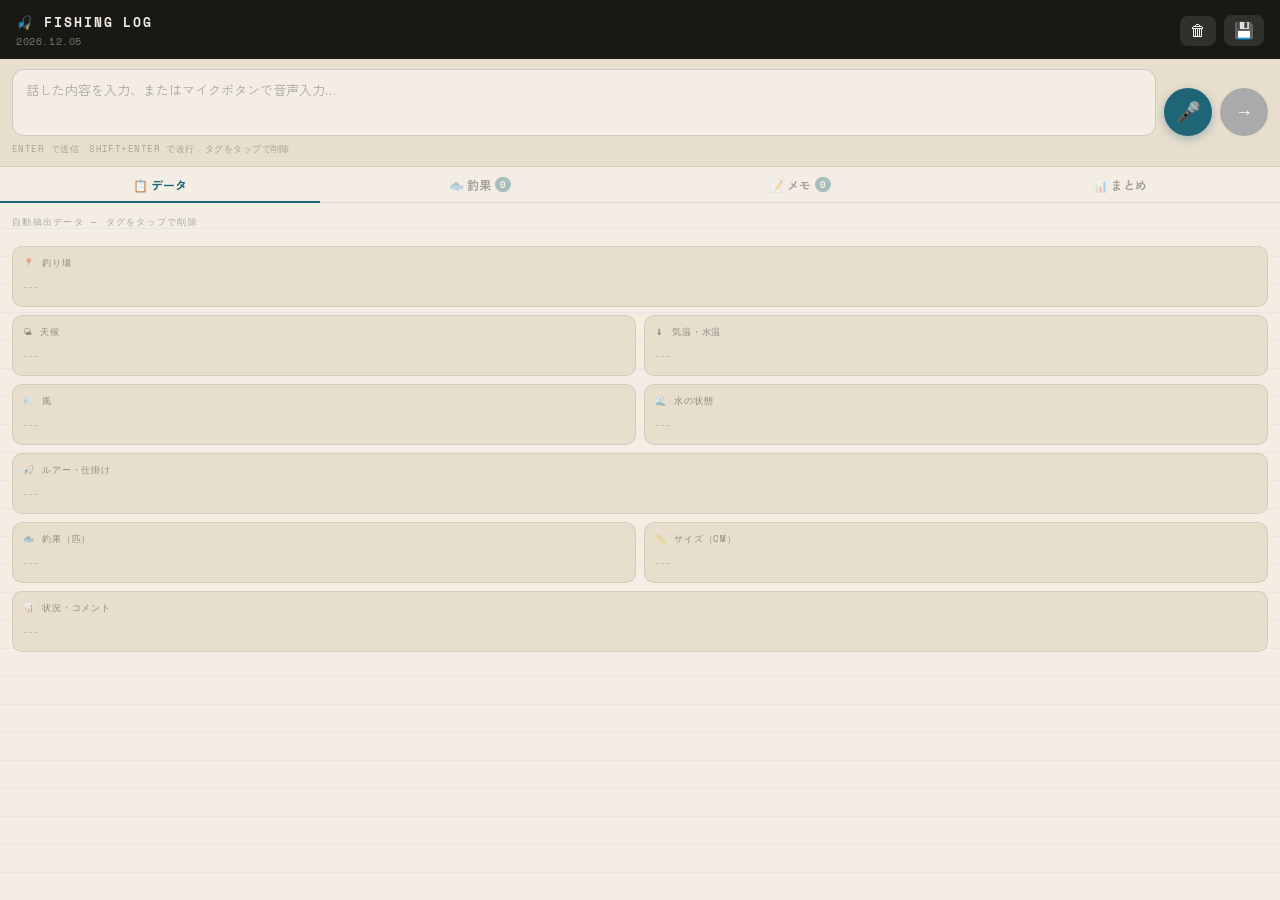
==== index.html @ 5ba2a689 "Rename fishing-diary（釣り日記）.html to index.html" ====
<!DOCTYPE html>
<html lang="ja">
<head>
<meta charset="UTF-8">
<meta name="viewport" content="width=device-width, initial-scale=1.0, maximum-scale=1.0, user-scalable=no">
<meta name="mobile-web-app-capable" content="yes">
<meta name="apple-mobile-web-app-capable" content="yes">
<meta name="apple-mobile-web-app-status-bar-style" content="black-translucent">
<meta name="theme-color" content="#181814">
<title>釣り日記</title>
<link rel="preconnect" href="https://fonts.googleapis.com">
<link href="https://fonts.googleapis.com/css2?family=Zen+Kaku+Gothic+New:wght@400;700;900&family=Space+Mono:wght@400;700&display=swap" rel="stylesheet">
<style>
:root {
  --ink: #181814;
  --paper: #f3ede3;
  --paper2: #e8dece;
  --paper3: #dfd4c0;
  --water: #1e6577;
  --water-l: #3d8fa3;
  --water-p: #cde8f0;
  --moss: #3d5e38;
  --moss-l: #6b9465;
  --sand: #c4a05a;
  --rec: #bf3030;
  --shadow: rgba(24,24,20,0.13);
}
* { box-sizing: border-box; margin: 0; padding: 0; -webkit-tap-highlight-color: transparent; }
html, body { height: 100%; overflow: hidden; }
body {
  background: var(--paper);
  font-family: 'Zen Kaku Gothic New', 'Hiragino Kaku Gothic ProN', sans-serif;
  color: var(--ink);
  display: flex;
  flex-direction: column;
  height: 100%;
  height: -webkit-fill-available;
}

/* ===== HEADER ===== */
.hdr {
  background: var(--ink);
  color: var(--paper);
  padding: 12px 16px 10px;
  display: flex;
  align-items: center;
  justify-content: space-between;
  flex-shrink: 0;
}
.hdr-l { display: flex; flex-direction: column; gap: 2px; }
.hdr-title {
  font-family: 'Space Mono', monospace;
  font-size: 13px;
  letter-spacing: 0.15em;
  font-weight: 700;
}
.hdr-date {
  font-family: 'Space Mono', monospace;
  font-size: 10px;
  opacity: 0.45;
  letter-spacing: 0.06em;
}
.hdr-r { display: flex; gap: 8px; align-items: center; }
.icon-btn {
  background: rgba(255,255,255,0.1);
  border: none;
  color: var(--paper);
  border-radius: 8px;
  padding: 6px 10px;
  font-size: 16px;
  cursor: pointer;
  transition: background 0.2s;
}
.icon-btn:active { background: rgba(255,255,255,0.2); }

/* ===== INPUT AREA ===== */
.inp-wrap {
  background: var(--paper2);
  border-bottom: 1px solid rgba(24,24,20,0.1);
  padding: 10px 12px;
  flex-shrink: 0;
}
.inp-row { display: flex; gap: 8px; align-items: flex-end; }
.inp-box {
  flex: 1;
  background: var(--paper);
  border: 1.5px solid rgba(24,24,20,0.16);
  border-radius: 12px;
  padding: 10px 13px;
  font-family: 'Zen Kaku Gothic New', sans-serif;
  font-size: 15px;
  color: var(--ink);
  resize: none;
  min-height: 48px;
  max-height: 110px;
  line-height: 1.5;
  outline: none;
  transition: border-color 0.2s, box-shadow 0.2s;
}
.inp-box:focus {
  border-color: var(--water);
  box-shadow: 0 0 0 3px rgba(30,101,119,0.08);
}
.inp-box::placeholder { color: rgba(24,24,20,0.32); font-size: 13px; }
.mic-btn {
  width: 48px; height: 48px;
  border-radius: 50%;
  border: none;
  background: var(--water);
  color: white;
  font-size: 20px;
  cursor: pointer;
  display: flex; align-items: center; justify-content: center;
  flex-shrink: 0;
  box-shadow: 0 3px 10px rgba(30,101,119,0.35);
  transition: transform 0.15s, background 0.2s, box-shadow 0.2s;
  position: relative;
}
.mic-btn:active { transform: scale(0.92); }
.mic-btn.rec {
  background: var(--rec);
  box-shadow: 0 3px 18px rgba(191,48,48,0.45);
  animation: mic-pulse 1.4s ease-in-out infinite;
}
@keyframes mic-pulse {
  0%,100% { box-shadow: 0 3px 18px rgba(191,48,48,0.45); }
  50% { box-shadow: 0 3px 28px rgba(191,48,48,0.65); }
}
.send-btn {
  width: 48px; height: 48px;
  border-radius: 50%;
  border: none;
  background: var(--moss);
  color: white;
  font-size: 18px;
  cursor: pointer;
  display: flex; align-items: center; justify-content: center;
  flex-shrink: 0;
  box-shadow: 0 3px 10px rgba(61,94,56,0.3);
  transition: transform 0.15s;
}
.send-btn:active { transform: scale(0.92); }
.send-btn:disabled { background: #aaa; box-shadow: none; }
.inp-hint {
  margin-top: 6px;
  font-family: 'Space Mono', monospace;
  font-size: 9px;
  opacity: 0.3;
  letter-spacing: 0.05em;
  display: flex;
  gap: 10px;
}
.rec-indicator {
  display: flex;
  align-items: center;
  gap: 6px;
  margin-top: 5px;
  font-size: 11px;
  color: var(--rec);
  font-weight: 700;
  display: none;
}
.rec-dot {
  width: 7px; height: 7px; border-radius: 50%;
  background: var(--rec);
  animation: blink 0.9s ease-in-out infinite;
}
@keyframes blink { 0%,100%{opacity:1} 50%{opacity:0.2} }
.interim-txt { color: var(--water); font-size: 12px; font-style: italic; opacity: 0.8; }

/* ===== TABS ===== */
.tabs {
  display: flex;
  background: var(--paper);
  border-bottom: 1.5px solid rgba(24,24,20,0.08);
  flex-shrink: 0;
}
.tab {
  flex: 1;
  padding: 9px 4px 8px;
  border: none;
  background: transparent;
  font-family: 'Zen Kaku Gothic New', sans-serif;
  font-size: 12px;
  font-weight: 700;
  color: var(--ink);
  opacity: 0.35;
  cursor: pointer;
  border-bottom: 2.5px solid transparent;
  margin-bottom: -1.5px;
  transition: all 0.2s;
  display: flex;
  align-items: center;
  justify-content: center;
  gap: 4px;
}
.tab.on { opacity: 1; border-bottom-color: var(--water); color: var(--water); }
.bdg {
  background: var(--water);
  color: white;
  border-radius: 9px;
  font-family: 'Space Mono', monospace;
  font-size: 9px;
  padding: 1px 5px;
  min-width: 16px;
  text-align: center;
  transition: background 0.2s;
}
.bdg.new { background: var(--rec); animation: pop 0.3s ease; }
@keyframes pop { 0%{transform:scale(0.5)} 70%{transform:scale(1.15)} 100%{transform:scale(1)} }

/* ===== CONTENT ===== */
.content {
  flex: 1;
  overflow-y: auto;
  -webkit-overflow-scrolling: touch;
  padding: 12px;
  background: var(--paper);
  background-image: repeating-linear-gradient(
    0deg, transparent, transparent 27px,
    rgba(30,101,119,0.055) 27px, rgba(30,101,119,0.055) 28px
  );
}
.view { display: none; }
.view.on { display: block; }

/* ===== SECTION HEADER ===== */
.sec-hd {
  font-family: 'Space Mono', monospace;
  font-size: 9px;
  letter-spacing: 0.14em;
  opacity: 0.32;
  text-transform: uppercase;
  border-bottom: 1px solid rgba(24,24,20,0.08);
  padding-bottom: 6px;
  margin-bottom: 10px;
}

/* ===== DATA FIELDS ===== */
.grid { display: grid; grid-template-columns: 1fr 1fr; gap: 8px; }
.card {
  background: var(--paper2);
  border: 1.5px solid rgba(24,24,20,0.09);
  border-radius: 10px;
  padding: 9px 10px;
  transition: border-color 0.35s, box-shadow 0.35s;
}
.card.full { grid-column: 1 / -1; }
.card.lit {
  border-color: var(--water-l);
  box-shadow: 0 0 0 3px rgba(30,101,119,0.1);
}
.card-lbl {
  font-family: 'Space Mono', monospace;
  font-size: 9px;
  letter-spacing: 0.1em;
  opacity: 0.42;
  text-transform: uppercase;
  margin-bottom: 5px;
}
.tags { display: flex; flex-wrap: wrap; gap: 3px; min-height: 22px; align-items: flex-start; }
.tag {
  background: var(--water-p);
  color: var(--water);
  border-radius: 5px;
  padding: 2px 8px;
  font-size: 12px;
  font-weight: 700;
  cursor: pointer;
  user-select: none;
  animation: tag-in 0.22s ease;
  transition: opacity 0.15s;
}
.tag:active { opacity: 0.5; }
@keyframes tag-in { from{transform:scale(0.6);opacity:0} to{transform:scale(1);opacity:1} }
.tag-empty { font-size: 12px; opacity: 0.2; line-height: 22px; }

/* ===== FISH LOG ===== */
.fish-list, .memo-list { display: flex; flex-direction: column; gap: 8px; }
.fish-item {
  background: var(--water-p);
  border: 1.5px solid rgba(30,101,119,0.15);
  border-radius: 10px;
  padding: 10px 12px;
  display: flex;
  align-items: center;
  gap: 10px;
  animation: item-in 0.22s ease;
}
@keyframes item-in { from{opacity:0;transform:translateY(-5px)} to{opacity:1;transform:translateY(0)} }
.fish-emoji { font-size: 22px; flex-shrink: 0; }
.fish-sz {
  font-family: 'Space Mono', monospace;
  font-size: 22px;
  font-weight: 700;
  color: var(--water);
  min-width: 56px;
  text-align: center;
  flex-shrink: 0;
  line-height: 1;
}
.fish-sz small { font-size: 11px; font-weight: 400; display: block; }
.fish-info { flex: 1; min-width: 0; }
.fish-lure { font-size: 13px; font-weight: 700; white-space: nowrap; overflow: hidden; text-overflow: ellipsis; }
.fish-meta { font-family: 'Space Mono', monospace; font-size: 10px; opacity: 0.45; margin-top: 2px; }
.fish-note { font-size: 11px; opacity: 0.6; margin-top: 2px; white-space: nowrap; overflow: hidden; text-overflow: ellipsis; }

/* ===== MEMO ===== */
.memo-item {
  background: var(--paper2);
  border: 1.5px solid rgba(24,24,20,0.09);
  border-left: 3px solid var(--sand);
  border-radius: 0 10px 10px 0;
  padding: 9px 36px 9px 12px;
  animation: item-in 0.22s ease;
  position: relative;
}
.memo-time { font-family: 'Space Mono', monospace; font-size: 9px; opacity: 0.38; margin-bottom: 3px; }
.memo-txt { font-size: 13px; line-height: 1.65; }

/* ===== DEL BUTTON ===== */
.del-btn {
  background: none; border: none; cursor: pointer;
  font-size: 15px; opacity: 0.25; padding: 6px;
  flex-shrink: 0;
  transition: opacity 0.2s;
}
.del-btn:active { opacity: 0.8; }
.del-abs { position: absolute; top: 6px; right: 4px; }

/* ===== EMPTY ===== */
.empty {
  text-align: center;
  padding: 36px 20px;
  opacity: 0.32;
  font-size: 13px;
  line-height: 2;
}
.empty-icon { font-size: 36px; display: block; margin-bottom: 8px; opacity: 0.6; }

/* ===== SUMMARY VIEW ===== */
.summary-box {
  background: var(--paper2);
  border: 1.5px solid rgba(24,24,20,0.09);
  border-radius: 10px;
  padding: 14px;
  margin-bottom: 12px;
}
.summary-title { font-weight: 900; font-size: 14px; margin-bottom: 10px; }
.summary-row { display: flex; justify-content: space-between; padding: 5px 0; border-bottom: 1px solid rgba(24,24,20,0.07); font-size: 13px; }
.summary-row:last-child { border-bottom: none; }
.summary-key { opacity: 0.55; }
.summary-val { font-weight: 700; text-align: right; max-width: 60%; }
.export-btn {
  width: 100%;
  padding: 13px;
  background: var(--ink);
  color: var(--paper);
  border: none;
  border-radius: 10px;
  font-family: 'Zen Kaku Gothic New', sans-serif;
  font-size: 14px;
  font-weight: 700;
  cursor: pointer;
  letter-spacing: 0.05em;
  transition: opacity 0.2s;
}
.export-btn:active { opacity: 0.7; }

/* ===== TOAST ===== */
.toast {
  position: fixed;
  bottom: 24px; left: 50%;
  transform: translateX(-50%) translateY(12px);
  background: var(--moss);
  color: white;
  padding: 10px 20px;
  border-radius: 22px;
  font-size: 13px;
  font-weight: 700;
  opacity: 0;
  pointer-events: none;
  transition: all 0.28s ease;
  z-index: 9999;
  white-space: nowrap;
  box-shadow: 0 4px 16px rgba(61,94,56,0.3);
}
.toast.show { opacity: 1; transform: translateX(-50%) translateY(0); }

/* ===== MODAL (confirm clear) ===== */
.overlay {
  position: fixed; inset: 0;
  background: rgba(24,24,20,0.55);
  z-index: 100;
  display: none;
  align-items: center;
  justify-content: center;
  padding: 24px;
}
.overlay.show { display: flex; }
.modal {
  background: var(--paper);
  border-radius: 14px;
  padding: 22px 20px;
  width: 100%;
  max-width: 320px;
}
.modal-title { font-weight: 900; font-size: 15px; margin-bottom: 8px; }
.modal-body { font-size: 13px; opacity: 0.65; margin-bottom: 18px; line-height: 1.6; }
.modal-btns { display: flex; gap: 8px; }
.modal-btn {
  flex: 1; padding: 11px; border-radius: 9px; border: none;
  font-family: 'Zen Kaku Gothic New', sans-serif; font-size: 13px; font-weight: 700;
  cursor: pointer; transition: opacity 0.2s;
}
.modal-btn:active { opacity: 0.7; }
.btn-cancel { background: var(--paper2); color: var(--ink); }
.btn-ok { background: var(--rec); color: white; }
</style>
</head>
<body>

<!-- HEADER -->
<div class="hdr">
  <div class="hdr-l">
    <div class="hdr-title">🎣 FISHING LOG</div>
    <div class="hdr-date" id="hdrDate"></div>
  </div>
  <div class="hdr-r">
    <button class="icon-btn" onclick="showClearModal()" title="クリア">🗑</button>
    <button class="icon-btn" onclick="exportLog()" title="保存">💾</button>
  </div>
</div>

<!-- INPUT -->
<div class="inp-wrap">
  <div class="inp-row">
    <textarea id="inp" class="inp-box" rows="2"
      placeholder="話した内容を入力、またはマイクボタンで音声入力…"></textarea>
    <button class="mic-btn" id="micBtn" onclick="toggleMic()">🎤</button>
    <button class="send-btn" id="sendBtn" onclick="handleSend()" disabled>→</button>
  </div>
  <div class="rec-indicator" id="recInd">
    <div class="rec-dot"></div>
    <span>録音中...</span>
    <span class="interim-txt" id="interimTxt"></span>
  </div>
  <div class="inp-hint">
    <span>ENTER で送信</span>
    <span>SHIFT+ENTER で改行</span>
    <span>タグをタップで削除</span>
  </div>
</div>

<!-- TABS -->
<div class="tabs">
  <button class="tab on" id="tab-data" onclick="switchTab('data')">📋 データ</button>
  <button class="tab" id="tab-fish" onclick="switchTab('fish')">🐟 釣果 <span class="bdg" id="bdg-fish">0</span></button>
  <button class="tab" id="tab-memo" onclick="switchTab('memo')">📝 メモ <span class="bdg" id="bdg-memo">0</span></button>
  <button class="tab" id="tab-sum" onclick="switchTab('sum')">📊 まとめ</button>
</div>

<!-- CONTENT -->
<div class="content">

  <!-- DATA VIEW -->
  <div class="view on" id="view-data">
    <div class="sec-hd">自動抽出データ — タグをタップで削除</div>
    <div class="grid">
      <div class="card full" id="c-spot">
        <div class="card-lbl">📍 釣り場</div>
        <div class="tags" id="t-spot"><span class="tag-empty">---</span></div>
      </div>
      <div class="card" id="c-weather">
        <div class="card-lbl">🌤 天候</div>
        <div class="tags" id="t-weather"><span class="tag-empty">---</span></div>
      </div>
      <div class="card" id="c-temp">
        <div class="card-lbl">🌡 気温・水温</div>
        <div class="tags" id="t-temp"><span class="tag-empty">---</span></div>
      </div>
      <div class="card" id="c-wind">
        <div class="card-lbl">💨 風</div>
        <div class="tags" id="t-wind"><span class="tag-empty">---</span></div>
      </div>
      <div class="card" id="c-water">
        <div class="card-lbl">🌊 水の状態</div>
        <div class="tags" id="t-water"><span class="tag-empty">---</span></div>
      </div>
      <div class="card full" id="c-lure">
        <div class="card-lbl">🎣 ルアー・仕掛け</div>
        <div class="tags" id="t-lure"><span class="tag-empty">---</span></div>
      </div>
      <div class="card" id="c-count">
        <div class="card-lbl">🐟 釣果（匹）</div>
        <div class="tags" id="t-count"><span class="tag-empty">---</span></div>
      </div>
      <div class="card" id="c-size">
        <div class="card-lbl">📏 サイズ（cm）</div>
        <div class="tags" id="t-size"><span class="tag-empty">---</span></div>
      </div>
      <div class="card full" id="c-cond">
        <div class="card-lbl">📊 状況・コメント</div>
        <div class="tags" id="t-cond"><span class="tag-empty">---</span></div>
      </div>
    </div>
  </div>

  <!-- FISH VIEW -->
  <div class="view" id="view-fish">
    <div class="sec-hd">釣果ログ</div>
    <div class="fish-list" id="fishList">
      <div class="empty"><span class="empty-icon">🎣</span>まだ釣果がありません<br>「42センチ釣れた！」のように<br>サイズや匹数を入力してください</div>
    </div>
  </div>

  <!-- MEMO VIEW -->
  <div class="view" id="view-memo">
    <div class="sec-hd">現場メモ</div>
    <div class="memo-list" id="memoList">
      <div class="empty"><span class="empty-icon">📝</span>まだメモがありません<br>「メモ」「移動中」などで始めると<br>自動でここに振り分けられます</div>
    </div>
  </div>

  <!-- SUMMARY VIEW -->
  <div class="view" id="view-sum">
    <div class="sec-hd">本日のまとめ</div>
    <div id="summaryContent"></div>
    <button class="export-btn" onclick="exportLog()">💾 テキストで保存</button>
  </div>

</div>

<!-- TOAST -->
<div class="toast" id="toast"></div>

<!-- CLEAR MODAL -->
<div class="overlay" id="overlay">
  <div class="modal">
    <div class="modal-title">データをクリアしますか？</div>
    <div class="modal-body">入力済みのデータ・釣果・メモがすべて消えます。この操作は元に戻せません。</div>
    <div class="modal-btns">
      <button class="modal-btn btn-cancel" onclick="closeModal()">キャンセル</button>
      <button class="modal-btn btn-ok" onclick="clearAll()">クリア</button>
    </div>
  </div>
</div>

<script>
// ===================================================
//  STATE
// ===================================================
const state = {
  fields: { spot:[], weather:[], temp:[], wind:[], water:[], lure:[], count:[], size:[], cond:[] },
  fish: [],
  memos: [],
  currentTab: 'data'
};

// ===================================================
//  INIT
// ===================================================
const now = new Date();
document.getElementById('hdrDate').textContent =
  `${now.getFullYear()}.${pad(now.getMonth()+1)}.${pad(now.getDate())}`;

function pad(n){ return String(n).padStart(2,'0'); }
function timeNow(){ return `${pad(now.getHours())}:${pad(new Date().getMinutes())}`; }

// Input auto-resize & send button enable
const inp = document.getElementById('inp');
inp.addEventListener('input', () => {
  inp.style.height = 'auto';
  inp.style.height = Math.min(inp.scrollHeight, 110) + 'px';
  document.getElementById('sendBtn').disabled = !inp.value.trim();
});
inp.addEventListener('keydown', e => {
  if (e.key === 'Enter' && !e.shiftKey) { e.preventDefault(); handleSend(); }
});

// ===================================================
//  PARSE & DISPATCH
// ===================================================
function handleSend() {
  const text = inp.value.trim();
  if (!text) return;
  inp.value = '';
  inp.style.height = 'auto';
  document.getElementById('sendBtn').disabled = true;
  dispatch(text);
}

function dispatch(text) {
  // 1) FISH: サイズ(cm/センチ) or 匹数
  const sizeM = text.match(/(\d+(?:\.\d+)?)\s*(?:cm|センチ|センチメートル)/i);
  const countM = text.match(/(\d+)\s*(?:匹|本|尾)/);
  if (sizeM || countM) { addFish(text, sizeM, countM); return; }

  // 2) MEMO: 特定キーワードで始まる or "メモ"含む
  if (/^(メモ|memo|移動|ポイント移動|ポイント変え|確認|さっき|今から|到着|ここ|状況報告|ひとこと)/i.test(text) || /メモ/.test(text)) {
    addMemo(text); return;
  }

  // 3) DATA: 解析してフィールドへ
  extractData(text);
}

// ===================================================
//  DATA EXTRACTION (rule-based)
// ===================================================
function extractData(text) {
  let updated = [];

  // 釣り場
  const spotR = text.match(/(?:フィールド|釣り場|場所|ポイント|川|湖|池|ダム|海|港|河口|本流|ワンド|インレット|アウトレット)(?:は|が|に|で|:)?[「]?([^\s、。！？「」]{2,14})/);
  const spotR2 = text.match(/([^\s、。]{1,8}(?:川|湖|池|ダム|海|港|沼|浦|湾|磯|浜|橋|公園))/);
  const spot = spotR?.[1] || spotR2?.[0];
  if (spot) { addUniq('spot', spot); updated.push('spot'); }

  // 天候
  const weatherMap = [
    ['快晴','☀️ 快晴'],['晴れ','☀️ 晴れ'],['晴','☀️ 晴れ'],
    ['曇り時々晴れ','⛅ 曇り時々晴れ'],['曇り時々雨','🌦 曇り時々雨'],
    ['曇り','☁️ 曇り'],['曇','☁️ 曇り'],
    ['小雨','🌦 小雨'],['雨','🌧 雨'],['霧','🌫 霧'],['雪','❄️ 雪']
  ];
  for (const [k,v] of weatherMap) {
    if (text.includes(k)) { addUniq('weather', v); updated.push('weather'); break; }
  }

  // 気温・水温
  const tempAll = [...text.matchAll(/(?:(気温|水温|温度)(?:は|が)?)?(\d+(?:\.\d+)?)\s*(?:度|℃)/g)];
  tempAll.forEach(m => {
    const label = m[1] === '水温' ? '水温' : m[1] === '気温' ? '気温' : '気温';
    addUniq('temp', `${label} ${m[2]}℃`);
  });
  if (tempAll.length) updated.push('temp');

  // 風
  const windDirs = ['北東','北西','南東','南西','北','南','東','西'];
  const windStr = ['強風','暴風','弱風','微風','無風'];
  let wind = '';
  for (const d of windDirs) { if (text.includes(d+'風')) { wind = d+'風'; break; } }
  if (!wind) for (const s of windStr) { if (text.includes(s)) { wind = s; break; } }
  const windNum = text.match(/風速\s*(\d+(?:\.\d+)?)\s*(?:m|メートル)/);
  if (windNum) wind = (wind ? wind+' ' : '') + `風速${windNum[1]}m`;
  if (wind) { addUniq('wind', wind); updated.push('wind'); }

  // 水の状態
  const waterStates = ['コーヒー色','マッディ','笹濁り','ステイン','スーパークリア','クリア','濁り','透明','エメラルド'];
  for (const s of waterStates) {
    if (text.includes(s)) { addUniq('water', s); updated.push('water'); break; }
  }

  // ルアー（幅広く）
  const lureKW = ['スピナーベイト','クランク','バイブ','バイブレーション','ミノー','ポッパー','フロッグ','シャッド','ネコリグ','テキサス','ライトリグ','ジグヘッド','チャター','スイムベイト','ビッグベイト','ラバージグ','トップ','ワーム','ジグ','スプーン','ブレード','シンカー','キャロ','ダウンショット','ヘビキャロ','サスペンド'];
  for (const kw of lureKW) {
    if (text.includes(kw)) {
      // 前後の文脈も取る
      const m = text.match(new RegExp(`[^\\s、。]{0,6}${kw}[^\\s、。]{0,8}`));
      addUniq('lure', m ? m[0].trim().substring(0,18) : kw);
      updated.push('lure');
      break;
    }
  }
  // ブランド名っぽいものも
  const brandM = text.match(/(?:使った|投げた|試した|に変えた|にした)(?:のは|のが|のを)?([^\s、。！？]{2,12})/);
  if (brandM && !updated.includes('lure')) {
    addUniq('lure', brandM[1].trim());
    updated.push('lure');
  }

  // 状況コメント（残りすべて or その他）
  if (updated.length === 0 && text.length > 3) {
    addUniq('cond', text.substring(0, 50));
    updated.push('cond');
  }

  updated.forEach(f => flashCard('c-' + f));
  renderFields();
  if (updated.length) showToast('✅ データ更新');
}

// ===================================================
//  FISH LOG
// ===================================================
function addFish(text, sizeM, countM) {
  const size = sizeM ? sizeM[1] : null;
  const count = countM ? countM[1] : '1';

  // ルアー文脈
  const lureKW = ['スピナーベイト','クランク','バイブ','ミノー','ポッパー','フロッグ','ワーム','ジグ','テキサス','ネコ','チャター','スイムベイト','ビッグベイト','トップ'];
  let lure = '不明';
  for (const kw of lureKW) {
    if (text.includes(kw)) {
      const m = text.match(new RegExp(`[^\\s、。]{0,5}${kw}[^\\s、。]{0,8}`));
      lure = m ? m[0].trim().substring(0,16) : kw;
      break;
    }
  }

  // 魚種
  const species = ['バス','ブラックバス','スモール','ラージ','ギル','ナマズ','コイ','ヘラ','シーバス','チヌ','メバル','アジ','サバ','イワシ','トラウト','ニジマス','ヤマメ','アマゴ','イワナ'];
  let fish = 'バス';
  for (const s of species) { if (text.includes(s)) { fish = s; break; } }

  const entry = { size: size||'?', count, lure, fish, text, time: timeNow() };
  state.fish.unshift(entry);

  if (size) addUniq('size', size + 'cm');
  addUniq('count', count + '匹');
  if (lure !== '不明') addUniq('lure', lure);

  renderFields();
  renderFish();
  updateBadges();
  flashCard('c-size'); flashCard('c-count');
  switchTab('fish');
  showToast('🐟 釣果を記録！');
}

// ===================================================
//  MEMO
// ===================================================
function addMemo(text) {
  state.memos.unshift({ text, time: timeNow() });
  renderMemos();
  updateBadges();
  switchTab('memo');
  showToast('📝 メモ追加');
}

// ===================================================
//  RENDER
// ===================================================
const FIELD_MAP = [
  ['spot','t-spot'],['weather','t-weather'],['temp','t-temp'],['wind','t-wind'],
  ['water','t-water'],['lure','t-lure'],['count','t-count'],['size','t-size'],['cond','t-cond']
];

function renderFields() {
  for (const [key, elId] of FIELD_MAP) {
    const el = document.getElementById(elId);
    const arr = state.fields[key];
    if (arr.length === 0) {
      el.innerHTML = '<span class="tag-empty">---</span>';
    } else {
      el.innerHTML = arr.map((v,i) =>
        `<span class="tag" onclick="removeTag('${key}',${i})">${v}</span>`
      ).join('');
    }
  }
}

function renderFish() {
  const el = document.getElementById('fishList');
  if (state.fish.length === 0) {
    el.innerHTML = '<div class="empty"><span class="empty-icon">🎣</span>まだ釣果がありません<br>「42センチ釣れた！」のように<br>サイズや匹数を入力してください</div>';
    return;
  }
  el.innerHTML = state.fish.map((f,i) => `
    <div class="fish-item">
      <div class="fish-emoji">🐟</div>
      <div class="fish-sz">${f.size}<small>cm</small></div>
      <div class="fish-info">
        <div class="fish-lure">${f.lure}</div>
        <div class="fish-meta">${f.time} ／ ${f.fish} ${f.count}匹</div>
        <div class="fish-note">${f.text.substring(0,30)}${f.text.length>30?'…':''}</div>
      </div>
      <button class="del-btn" onclick="delFish(${i})">🗑</button>
    </div>
  `).join('');
}

function renderMemos() {
  const el = document.getElementById('memoList');
  if (state.memos.length === 0) {
    el.innerHTML = '<div class="empty"><span class="empty-icon">📝</span>まだメモがありません<br>「メモ」「移動中」などで始めると<br>ここに振り分けられます</div>';
    return;
  }
  el.innerHTML = state.memos.map((m,i) => `
    <div class="memo-item">
      <div class="memo-time">${m.time}</div>
      <div class="memo-txt">${m.text}</div>
      <button class="del-btn del-abs" onclick="delMemo(${i})">🗑</button>
    </div>
  `).join('');
}

function renderSummary() {
  const f = state.fields;
  const fishCount = state.fish.length;
  const maxSize = state.fish.reduce((m,f) => Math.max(m, parseFloat(f.size)||0), 0);
  const allLures = [...new Set(state.fish.map(f=>f.lure).filter(l=>l!=='不明'))];

  const rows = [
    ['釣り場', f.spot.join(', ') || '未記録'],
    ['天候', f.weather.join(', ') || '未記録'],
    ['気温・水温', f.temp.join(', ') || '未記録'],
    ['風', f.wind.join(', ') || '未記録'],
    ['水の状態', f.water.join(', ') || '未記録'],
    ['ルアー', f.lure.join(', ') || '未記録'],
    ['総釣果', fishCount + '匹'],
    ['最大サイズ', maxSize ? maxSize + 'cm' : '未記録'],
    ['ヒットルアー', allLures.join(', ') || '未記録'],
    ['現場メモ数', state.memos.length + '件'],
  ];

  document.getElementById('summaryContent').innerHTML = `
    <div class="summary-box">
      <div class="summary-title">📅 ${document.getElementById('hdrDate').textContent} の釣行</div>
      ${rows.map(([k,v]) => `<div class="summary-row"><span class="summary-key">${k}</span><span class="summary-val">${v}</span></div>`).join('')}
    </div>
    ${state.fish.length > 0 ? `
    <div class="summary-box">
      <div class="summary-title">🐟 釣果詳細</div>
      ${state.fish.map((f,i) => `<div class="summary-row"><span class="summary-key">${i+1}匹目 ${f.time}</span><span class="summary-val">${f.size}cm / ${f.lure}</span></div>`).join('')}
    </div>` : ''}
    ${state.memos.length > 0 ? `
    <div class="summary-box">
      <div class="summary-title">📝 現場メモ</div>
      ${state.memos.map(m => `<div class="summary-row"><span class="summary-key">${m.time}</span><span class="summary-val">${m.text.substring(0,24)}${m.text.length>24?'…':''}</span></div>`).join('')}
    </div>` : ''}
  `;
}

// ===================================================
//  HELPERS
// ===================================================
function addUniq(field, val) {
  if (!val || val.trim() === '') return;
  val = val.trim();
  if (!state.fields[field].includes(val)) state.fields[field].push(val);
}

function removeTag(field, idx) {
  state.fields[field].splice(idx, 1);
  renderFields();
}

function delFish(i) { state.fish.splice(i, 1); renderFish(); updateBadges(); }
function delMemo(i) { state.memos.splice(i, 1); renderMemos(); updateBadges(); }

function flashCard(id) {
  const el = document.getElementById(id);
  if (!el) return;
  el.classList.add('lit');
  setTimeout(() => el.classList.remove('lit'), 1300);
}

function updateBadges() {
  document.getElementById('bdg-fish').textContent = state.fish.length;
  document.getElementById('bdg-memo').textContent = state.memos.length;
  ['fish','memo'].forEach(id => {
    const b = document.getElementById('bdg-'+id);
    b.classList.add('new');
    setTimeout(() => b.classList.remove('new'), 500);
  });
}

function switchTab(tab) {
  state.currentTab = tab;
  ['data','fish','memo','sum'].forEach(t => {
    document.getElementById('tab-'+t).classList.toggle('on', t===tab);
    document.getElementById('view-'+t).classList.toggle('on', t===tab);
  });
  if (tab === 'sum') renderSummary();
  document.querySelector('.content').scrollTop = 0;
}

// ===================================================
//  TOAST
// ===================================================
let toastTimer;
function showToast(msg) {
  const el = document.getElementById('toast');
  el.textContent = msg;
  el.classList.add('show');
  clearTimeout(toastTimer);
  toastTimer = setTimeout(() => el.classList.remove('show'), 2200);
}

// ===================================================
//  CLEAR / EXPORT
// ===================================================
function showClearModal() { document.getElementById('overlay').classList.add('show'); }
function closeModal() { document.getElementById('overlay').classList.remove('show'); }
function clearAll() {
  Object.keys(state.fields).forEach(k => state.fields[k] = []);
  state.fish = []; state.memos = [];
  renderFields(); renderFish(); renderMemos(); updateBadges();
  closeModal();
  showToast('🗑 クリアしました');
  switchTab('data');
}

function exportLog() {
  const f = state.fields;
  const date = document.getElementById('hdrDate').textContent;
  const lines = [
    `【釣り日記 ${date}】`,
    '',
    `▼ 釣り場　: ${f.spot.join(', ') || '未記録'}`,
    `▼ 天候　　: ${f.weather.join(', ') || '未記録'}`,
    `▼ 気温水温: ${f.temp.join(', ') || '未記録'}`,
    `▼ 風　　　: ${f.wind.join(', ') || '未記録'}`,
    `▼ 水の状態: ${f.water.join(', ') || '未記録'}`,
    `▼ ルアー　: ${f.lure.join(', ') || '未記録'}`,
    `▼ 総釣果　: ${state.fish.length}匹`,
    `▼ サイズ　: ${f.size.join(', ') || '未記録'}`,
    '',
    '▼ 釣果ログ:',
    ...state.fish.map((f,i) => `  ${i+1}. ${f.time} - ${f.size}cm [${f.lure}] ${f.fish}`),
    '',
    '▼ 現場メモ:',
    ...state.memos.map(m => `  ${m.time} - ${m.text}`),
  ];
  const blob = new Blob([lines.join('\n')], { type: 'text/plain;charset=utf-8' });
  const a = document.createElement('a');
  a.href = URL.createObjectURL(blob);
  a.download = `釣り日記_${date.replace(/\./g,'-')}.txt`;
  a.click();
  URL.revokeObjectURL(a.href);
  showToast('💾 保存しました！');
}

// ===================================================
//  SPEECH RECOGNITION
// ===================================================
const SR = window.SpeechRecognition || window.webkitSpeechRecognition;
let recognition = null;
let isRec = false;

function toggleMic() {
  if (!SR) {
    showToast('⚠️ このブラウザは音声入力非対応');
    return;
  }
  isRec ? stopMic() : startMic();
}

function startMic() {
  recognition = new SR();
  recognition.lang = 'ja-JP';
  recognition.continuous = true;
  recognition.interimResults = true;

  recognition.onstart = () => {
    isRec = true;
    document.getElementById('micBtn').classList.add('rec');
    document.getElementById('recInd').style.display = 'flex';
  };
  recognition.onresult = e => {
    let interim = '', final = '';
    for (let i = e.resultIndex; i < e.results.length; i++) {
      const t = e.results[i][0].transcript;
      e.results[i].isFinal ? (final += t) : (interim += t);
    }
    document.getElementById('interimTxt').textContent = interim;
    if (final.trim()) {
      document.getElementById('interimTxt').textContent = '';
      // 音声の確定テキストを直接処理
      dispatch(final.trim());
    }
  };
  recognition.onerror = e => {
    if (e.error !== 'no-speech') { stopMic(); showToast('⚠️ マイクエラー: ' + e.error); }
  };
  recognition.onend = () => {
    if (isRec) { try { recognition.start(); } catch(e){} }
  };
  try { recognition.start(); } catch(e) { showToast('⚠️ マイクにアクセスできません'); }
}

function stopMic() {
  isRec = false;
  try { recognition?.stop(); } catch(e) {}
  document.getElementById('micBtn').classList.remove('rec');
  document.getElementById('recInd').style.display = 'none';
  document.getElementById('interimTxt').textContent = '';
}

// Init render
renderFields();
</script>
</body>
</html>
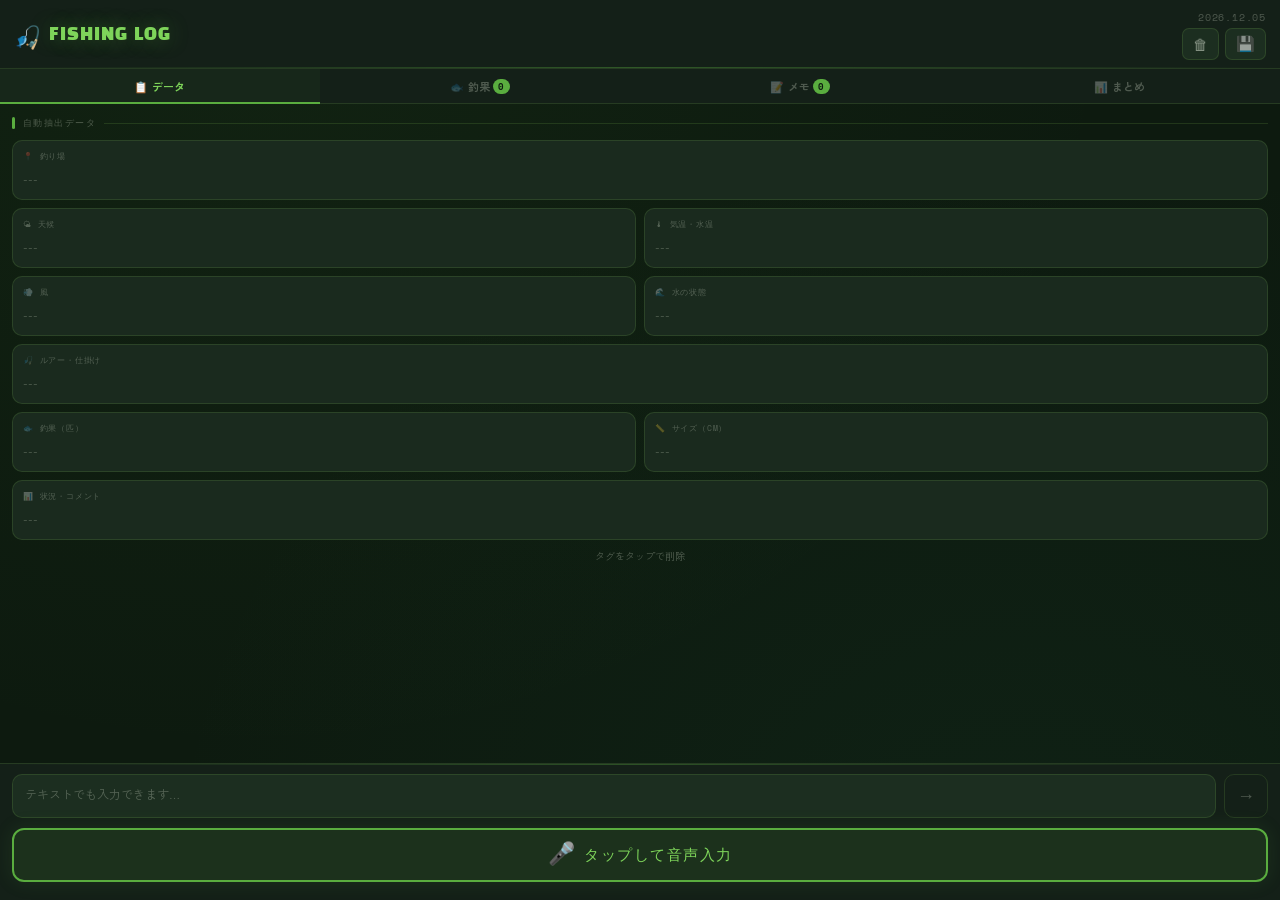
==== commit 940de5ee: "Add files via upload" ====
--- a/index.html
+++ b/index.html
@@ -6,449 +6,509 @@
 <meta name="mobile-web-app-capable" content="yes">
 <meta name="apple-mobile-web-app-capable" content="yes">
 <meta name="apple-mobile-web-app-status-bar-style" content="black-translucent">
-<meta name="theme-color" content="#181814">
+<meta name="theme-color" content="#0d1a0f">
 <title>釣り日記</title>
-<link rel="preconnect" href="https://fonts.googleapis.com">
-<link href="https://fonts.googleapis.com/css2?family=Zen+Kaku+Gothic+New:wght@400;700;900&family=Space+Mono:wght@400;700&display=swap" rel="stylesheet">
+<link href="https://fonts.googleapis.com/css2?family=Zen+Kaku+Gothic+New:wght@400;700;900&family=Black+Han+Sans&family=Space+Mono:wght@400;700&display=swap" rel="stylesheet">
 <style>
 :root {
-  --ink: #181814;
-  --paper: #f3ede3;
-  --paper2: #e8dece;
-  --paper3: #dfd4c0;
-  --water: #1e6577;
-  --water-l: #3d8fa3;
-  --water-p: #cde8f0;
-  --moss: #3d5e38;
-  --moss-l: #6b9465;
-  --sand: #c4a05a;
-  --rec: #bf3030;
-  --shadow: rgba(24,24,20,0.13);
+  --bg: #0d1a0f;
+  --bg2: #142018;
+  --bg3: #1c2e20;
+  --panel: #1a2a1e;
+  --border: rgba(120,180,80,0.18);
+  --green: #5aad3f;
+  --green-l: #7ed45a;
+  --green-p: rgba(90,173,63,0.13);
+  --water: #2a7a5c;
+  --water-l: #3daa80;
+  --water-p: rgba(42,122,92,0.2);
+  --amber: #d4820a;
+  --amber-l: #f0a830;
+  --amber-p: rgba(212,130,10,0.15);
+  --red: #c0392b;
+  --text: #e8f0e0;
+  --text2: rgba(232,240,224,0.55);
+  --text3: rgba(232,240,224,0.28);
 }
 * { box-sizing: border-box; margin: 0; padding: 0; -webkit-tap-highlight-color: transparent; }
-html, body { height: 100%; overflow: hidden; }
+html { height: 100%; }
 body {
-  background: var(--paper);
-  font-family: 'Zen Kaku Gothic New', 'Hiragino Kaku Gothic ProN', sans-serif;
-  color: var(--ink);
-  display: flex;
-  flex-direction: column;
+  background: var(--bg);
+  color: var(--text);
+  font-family: 'Zen Kaku Gothic New', sans-serif;
   height: 100%;
   height: -webkit-fill-available;
+  display: flex;
+  flex-direction: column;
+  overflow: hidden;
+  /* subtle texture */
+  background-image:
+    radial-gradient(ellipse at 20% 0%, rgba(90,173,63,0.06) 0%, transparent 60%),
+    radial-gradient(ellipse at 80% 100%, rgba(42,122,92,0.08) 0%, transparent 60%);
 }
 
 /* ===== HEADER ===== */
 .hdr {
-  background: var(--ink);
-  color: var(--paper);
-  padding: 12px 16px 10px;
+  background: var(--bg2);
+  border-bottom: 1px solid var(--border);
+  padding: 10px 14px 8px;
   display: flex;
   align-items: center;
   justify-content: space-between;
   flex-shrink: 0;
-}
-.hdr-l { display: flex; flex-direction: column; gap: 2px; }
+  position: relative;
+}
+.hdr::after {
+  content: '';
+  position: absolute;
+  bottom: 0; left: 0; right: 0;
+  height: 1px;
+  background: linear-gradient(90deg, transparent, var(--green), transparent);
+  opacity: 0.4;
+}
+.hdr-brand {
+  display: flex;
+  align-items: center;
+  gap: 8px;
+}
+.hdr-icon { font-size: 22px; }
 .hdr-title {
-  font-family: 'Space Mono', monospace;
-  font-size: 13px;
-  letter-spacing: 0.15em;
-  font-weight: 700;
+  font-family: 'Black Han Sans', sans-serif;
+  font-size: 17px;
+  letter-spacing: 0.06em;
+  color: var(--green-l);
+  text-shadow: 0 0 20px rgba(90,173,63,0.4);
 }
 .hdr-date {
   font-family: 'Space Mono', monospace;
   font-size: 10px;
-  opacity: 0.45;
-  letter-spacing: 0.06em;
-}
-.hdr-r { display: flex; gap: 8px; align-items: center; }
-.icon-btn {
-  background: rgba(255,255,255,0.1);
+  color: var(--text3);
+  letter-spacing: 0.08em;
+}
+.hdr-actions { display: flex; gap: 6px; }
+.hdr-btn {
+  background: var(--bg3);
+  border: 1px solid var(--border);
+  color: var(--text2);
+  border-radius: 7px;
+  padding: 6px 10px;
+  font-size: 15px;
+  cursor: pointer;
+  transition: all 0.2s;
+}
+.hdr-btn:active { background: var(--green-p); color: var(--green-l); border-color: var(--green); }
+
+/* ===== TABS ===== */
+.tabs {
+  display: flex;
+  background: var(--bg2);
+  border-bottom: 1px solid var(--border);
+  flex-shrink: 0;
+}
+.tab {
+  flex: 1;
+  padding: 9px 2px 8px;
   border: none;
-  color: var(--paper);
+  background: transparent;
+  color: var(--text3);
+  font-family: 'Zen Kaku Gothic New', sans-serif;
+  font-size: 11px;
+  font-weight: 700;
+  cursor: pointer;
+  border-bottom: 2px solid transparent;
+  margin-bottom: -1px;
+  transition: all 0.2s;
+  display: flex;
+  align-items: center;
+  justify-content: center;
+  gap: 3px;
+  letter-spacing: 0.02em;
+}
+.tab.on {
+  color: var(--green-l);
+  border-bottom-color: var(--green);
+  background: rgba(90,173,63,0.05);
+}
+.bdg {
+  background: var(--green);
+  color: var(--bg);
   border-radius: 8px;
-  padding: 6px 10px;
-  font-size: 16px;
+  font-family: 'Space Mono', monospace;
+  font-size: 9px;
+  font-weight: 700;
+  padding: 1px 5px;
+  min-width: 16px;
+  text-align: center;
+}
+.bdg.pop { animation: bdg-pop 0.3s ease; }
+@keyframes bdg-pop { 0%{transform:scale(0.4)} 70%{transform:scale(1.2)} 100%{transform:scale(1)} }
+
+/* ===== SCROLL CONTENT ===== */
+.content {
+  flex: 1;
+  overflow-y: auto;
+  -webkit-overflow-scrolling: touch;
+  padding: 12px 12px 8px;
+  /* space for bottom bar */
+  padding-bottom: 140px;
+}
+.view { display: none; }
+.view.on { display: block; }
+
+/* ===== SECTION HEADER ===== */
+.sec-hd {
+  font-family: 'Space Mono', monospace;
+  font-size: 9px;
+  letter-spacing: 0.16em;
+  color: var(--text3);
+  text-transform: uppercase;
+  display: flex;
+  align-items: center;
+  gap: 8px;
+  margin-bottom: 10px;
+}
+.sec-hd::before {
+  content: '';
+  display: inline-block;
+  width: 3px; height: 12px;
+  background: var(--green);
+  border-radius: 2px;
+}
+.sec-hd::after {
+  content: '';
+  flex: 1;
+  height: 1px;
+  background: var(--border);
+}
+
+/* ===== DATA GRID ===== */
+.grid { display: grid; grid-template-columns: 1fr 1fr; gap: 8px; }
+.card {
+  background: var(--panel);
+  border: 1px solid var(--border);
+  border-radius: 10px;
+  padding: 9px 10px;
+  transition: border-color 0.3s, box-shadow 0.3s;
+}
+.card.full { grid-column: 1 / -1; }
+.card.lit {
+  border-color: var(--green);
+  box-shadow: 0 0 0 2px rgba(90,173,63,0.15), inset 0 0 12px rgba(90,173,63,0.05);
+}
+.card-lbl {
+  font-family: 'Space Mono', monospace;
+  font-size: 8px;
+  letter-spacing: 0.1em;
+  color: var(--text3);
+  text-transform: uppercase;
+  margin-bottom: 6px;
+}
+.tags { display: flex; flex-wrap: wrap; gap: 4px; min-height: 22px; align-items: flex-start; }
+.tag {
+  background: var(--green-p);
+  color: var(--green-l);
+  border: 1px solid rgba(90,173,63,0.3);
+  border-radius: 5px;
+  padding: 3px 8px;
+  font-size: 12px;
+  font-weight: 700;
   cursor: pointer;
-  transition: background 0.2s;
-}
-.icon-btn:active { background: rgba(255,255,255,0.2); }
-
-/* ===== INPUT AREA ===== */
-.inp-wrap {
-  background: var(--paper2);
-  border-bottom: 1px solid rgba(24,24,20,0.1);
+  animation: tag-in 0.2s ease;
+}
+.tag:active { opacity: 0.5; }
+@keyframes tag-in { from{transform:scale(0.5);opacity:0} to{transform:scale(1);opacity:1} }
+.tag-empty { font-size: 11px; color: var(--text3); line-height: 22px; }
+
+/* ===== FISH LOG ===== */
+.list { display: flex; flex-direction: column; gap: 8px; }
+.fish-item {
+  background: var(--panel);
+  border: 1px solid rgba(42,122,92,0.3);
+  border-left: 3px solid var(--water-l);
+  border-radius: 0 10px 10px 0;
   padding: 10px 12px;
+  display: flex;
+  align-items: center;
+  gap: 10px;
+  animation: item-in 0.22s ease;
+  position: relative;
+}
+@keyframes item-in { from{opacity:0;transform:translateX(-8px)} to{opacity:1;transform:translateX(0)} }
+.fish-ico { font-size: 24px; flex-shrink: 0; }
+.fish-sz {
+  font-family: 'Black Han Sans', sans-serif;
+  font-size: 26px;
+  color: var(--water-l);
+  min-width: 58px;
+  text-align: center;
   flex-shrink: 0;
-}
-.inp-row { display: flex; gap: 8px; align-items: flex-end; }
+  line-height: 1;
+  text-shadow: 0 0 16px rgba(61,170,128,0.35);
+}
+.fish-sz small { font-family: 'Space Mono', monospace; font-size: 11px; font-weight: 400; display: block; color: var(--text3); }
+.fish-info { flex: 1; min-width: 0; }
+.fish-lure { font-size: 13px; font-weight: 700; color: var(--text); white-space: nowrap; overflow: hidden; text-overflow: ellipsis; }
+.fish-meta { font-family: 'Space Mono', monospace; font-size: 10px; color: var(--text3); margin-top: 3px; }
+.fish-note { font-size: 11px; color: var(--text2); margin-top: 2px; overflow: hidden; text-overflow: ellipsis; white-space: nowrap; }
+
+/* ===== MEMO ===== */
+.memo-item {
+  background: var(--panel);
+  border: 1px solid rgba(212,130,10,0.2);
+  border-left: 3px solid var(--amber);
+  border-radius: 0 10px 10px 0;
+  padding: 10px 40px 10px 12px;
+  animation: item-in 0.22s ease;
+  position: relative;
+}
+.memo-time { font-family: 'Space Mono', monospace; font-size: 9px; color: var(--amber); margin-bottom: 3px; letter-spacing: 0.06em; }
+.memo-txt { font-size: 13px; line-height: 1.65; color: var(--text); }
+
+/* ===== DEL ===== */
+.del-btn {
+  background: none; border: none; cursor: pointer;
+  font-size: 14px; color: var(--text3); padding: 6px;
+  flex-shrink: 0; transition: color 0.2s;
+}
+.del-btn:active { color: var(--red); }
+.del-abs { position: absolute; top: 6px; right: 4px; }
+
+/* ===== EMPTY ===== */
+.empty {
+  text-align: center;
+  padding: 40px 20px;
+  color: var(--text3);
+  font-size: 13px;
+  line-height: 2;
+}
+.empty-ico { font-size: 40px; display: block; margin-bottom: 10px; }
+
+/* ===== SUMMARY ===== */
+.sum-box {
+  background: var(--panel);
+  border: 1px solid var(--border);
+  border-radius: 10px;
+  padding: 14px;
+  margin-bottom: 10px;
+}
+.sum-title { font-family: 'Black Han Sans', sans-serif; font-size: 14px; color: var(--green-l); margin-bottom: 10px; letter-spacing: 0.05em; }
+.sum-row {
+  display: flex; justify-content: space-between;
+  padding: 6px 0;
+  border-bottom: 1px solid var(--border);
+  font-size: 12px;
+}
+.sum-row:last-child { border-bottom: none; }
+.sum-key { color: var(--text3); }
+.sum-val { font-weight: 700; color: var(--text); text-align: right; max-width: 58%; }
+.export-btn {
+  width: 100%; padding: 14px;
+  background: var(--green);
+  color: var(--bg);
+  border: none; border-radius: 10px;
+  font-family: 'Black Han Sans', sans-serif;
+  font-size: 15px; letter-spacing: 0.08em;
+  cursor: pointer;
+  box-shadow: 0 4px 20px rgba(90,173,63,0.3);
+  transition: opacity 0.2s;
+}
+.export-btn:active { opacity: 0.75; }
+
+/* ===================================================
+   BOTTOM BAR — 固定マイク＋入力エリア
+=================================================== */
+.bottom-bar {
+  position: fixed;
+  bottom: 0; left: 0; right: 0;
+  background: var(--bg2);
+  border-top: 1px solid var(--border);
+  padding: 10px 12px 18px;
+  flex-shrink: 0;
+  z-index: 50;
+}
+.bottom-bar::before {
+  content: '';
+  position: absolute;
+  top: 0; left: 0; right: 0;
+  height: 1px;
+  background: linear-gradient(90deg, transparent, var(--green), transparent);
+  opacity: 0.35;
+}
+
+/* テキスト入力行 */
+.inp-row {
+  display: flex;
+  gap: 8px;
+  align-items: flex-end;
+  margin-bottom: 10px;
+}
 .inp-box {
   flex: 1;
-  background: var(--paper);
-  border: 1.5px solid rgba(24,24,20,0.16);
-  border-radius: 12px;
-  padding: 10px 13px;
+  background: var(--bg3);
+  border: 1px solid var(--border);
+  border-radius: 10px;
+  padding: 10px 12px;
   font-family: 'Zen Kaku Gothic New', sans-serif;
-  font-size: 15px;
-  color: var(--ink);
+  font-size: 14px;
+  color: var(--text);
   resize: none;
-  min-height: 48px;
-  max-height: 110px;
+  min-height: 44px;
+  max-height: 90px;
   line-height: 1.5;
   outline: none;
   transition: border-color 0.2s, box-shadow 0.2s;
 }
 .inp-box:focus {
-  border-color: var(--water);
-  box-shadow: 0 0 0 3px rgba(30,101,119,0.08);
-}
-.inp-box::placeholder { color: rgba(24,24,20,0.32); font-size: 13px; }
-.mic-btn {
-  width: 48px; height: 48px;
-  border-radius: 50%;
-  border: none;
-  background: var(--water);
-  color: white;
-  font-size: 20px;
-  cursor: pointer;
-  display: flex; align-items: center; justify-content: center;
-  flex-shrink: 0;
-  box-shadow: 0 3px 10px rgba(30,101,119,0.35);
-  transition: transform 0.15s, background 0.2s, box-shadow 0.2s;
-  position: relative;
-}
-.mic-btn:active { transform: scale(0.92); }
-.mic-btn.rec {
-  background: var(--rec);
-  box-shadow: 0 3px 18px rgba(191,48,48,0.45);
-  animation: mic-pulse 1.4s ease-in-out infinite;
-}
-@keyframes mic-pulse {
-  0%,100% { box-shadow: 0 3px 18px rgba(191,48,48,0.45); }
-  50% { box-shadow: 0 3px 28px rgba(191,48,48,0.65); }
-}
+  border-color: var(--green);
+  box-shadow: 0 0 0 2px rgba(90,173,63,0.12);
+}
+.inp-box::placeholder { color: var(--text3); font-size: 12px; }
 .send-btn {
-  width: 48px; height: 48px;
-  border-radius: 50%;
-  border: none;
-  background: var(--moss);
-  color: white;
+  width: 44px; height: 44px;
+  border-radius: 10px;
+  border: 1px solid var(--green);
+  background: var(--green-p);
+  color: var(--green-l);
   font-size: 18px;
   cursor: pointer;
   display: flex; align-items: center; justify-content: center;
   flex-shrink: 0;
-  box-shadow: 0 3px 10px rgba(61,94,56,0.3);
-  transition: transform 0.15s;
-}
-.send-btn:active { transform: scale(0.92); }
-.send-btn:disabled { background: #aaa; box-shadow: none; }
-.inp-hint {
-  margin-top: 6px;
-  font-family: 'Space Mono', monospace;
-  font-size: 9px;
-  opacity: 0.3;
-  letter-spacing: 0.05em;
-  display: flex;
+  transition: all 0.15s;
+}
+.send-btn:active { background: var(--green); color: var(--bg); }
+.send-btn:disabled { border-color: var(--border); color: var(--text3); background: transparent; cursor: default; }
+
+/* マイクボタン大 */
+.mic-row {
+  display: flex;
+  align-items: center;
   gap: 10px;
 }
-.rec-indicator {
-  display: flex;
-  align-items: center;
-  gap: 6px;
-  margin-top: 5px;
-  font-size: 11px;
-  color: var(--rec);
-  font-weight: 700;
-  display: none;
-}
-.rec-dot {
-  width: 7px; height: 7px; border-radius: 50%;
-  background: var(--rec);
-  animation: blink 0.9s ease-in-out infinite;
-}
-@keyframes blink { 0%,100%{opacity:1} 50%{opacity:0.2} }
-.interim-txt { color: var(--water); font-size: 12px; font-style: italic; opacity: 0.8; }
-
-/* ===== TABS ===== */
-.tabs {
-  display: flex;
-  background: var(--paper);
-  border-bottom: 1.5px solid rgba(24,24,20,0.08);
-  flex-shrink: 0;
-}
-.tab {
+.mic-btn {
   flex: 1;
-  padding: 9px 4px 8px;
-  border: none;
-  background: transparent;
-  font-family: 'Zen Kaku Gothic New', sans-serif;
-  font-size: 12px;
-  font-weight: 700;
-  color: var(--ink);
-  opacity: 0.35;
+  height: 54px;
+  border-radius: 12px;
+  border: 2px solid var(--green);
+  background: var(--green-p);
+  color: var(--green-l);
+  font-family: 'Black Han Sans', sans-serif;
+  font-size: 15px;
+  letter-spacing: 0.1em;
   cursor: pointer;
-  border-bottom: 2.5px solid transparent;
-  margin-bottom: -1.5px;
-  transition: all 0.2s;
   display: flex;
   align-items: center;
   justify-content: center;
-  gap: 4px;
-}
-.tab.on { opacity: 1; border-bottom-color: var(--water); color: var(--water); }
-.bdg {
-  background: var(--water);
-  color: white;
-  border-radius: 9px;
+  gap: 8px;
+  transition: all 0.2s;
+  box-shadow: 0 0 20px rgba(90,173,63,0.12);
+}
+.mic-btn .mic-ico { font-size: 22px; }
+.mic-btn:active { opacity: 0.75; }
+.mic-btn.rec {
+  background: rgba(192,57,43,0.15);
+  border-color: var(--red);
+  color: #e06060;
+  box-shadow: 0 0 24px rgba(192,57,43,0.3);
+  animation: rec-pulse 1.4s ease-in-out infinite;
+}
+@keyframes rec-pulse {
+  0%,100% { box-shadow: 0 0 20px rgba(192,57,43,0.25); }
+  50% { box-shadow: 0 0 36px rgba(192,57,43,0.5); }
+}
+.rec-info {
+  display: none;
+  flex-direction: column;
+  gap: 2px;
+  flex: 1;
+}
+.rec-info.show { display: flex; }
+.rec-label {
+  display: flex;
+  align-items: center;
+  gap: 5px;
   font-family: 'Space Mono', monospace;
-  font-size: 9px;
-  padding: 1px 5px;
-  min-width: 16px;
-  text-align: center;
-  transition: background 0.2s;
-}
-.bdg.new { background: var(--rec); animation: pop 0.3s ease; }
-@keyframes pop { 0%{transform:scale(0.5)} 70%{transform:scale(1.15)} 100%{transform:scale(1)} }
-
-/* ===== CONTENT ===== */
-.content {
-  flex: 1;
-  overflow-y: auto;
-  -webkit-overflow-scrolling: touch;
-  padding: 12px;
-  background: var(--paper);
-  background-image: repeating-linear-gradient(
-    0deg, transparent, transparent 27px,
-    rgba(30,101,119,0.055) 27px, rgba(30,101,119,0.055) 28px
-  );
-}
-.view { display: none; }
-.view.on { display: block; }
-
-/* ===== SECTION HEADER ===== */
-.sec-hd {
-  font-family: 'Space Mono', monospace;
-  font-size: 9px;
-  letter-spacing: 0.14em;
-  opacity: 0.32;
-  text-transform: uppercase;
-  border-bottom: 1px solid rgba(24,24,20,0.08);
-  padding-bottom: 6px;
-  margin-bottom: 10px;
-}
-
-/* ===== DATA FIELDS ===== */
-.grid { display: grid; grid-template-columns: 1fr 1fr; gap: 8px; }
-.card {
-  background: var(--paper2);
-  border: 1.5px solid rgba(24,24,20,0.09);
-  border-radius: 10px;
-  padding: 9px 10px;
-  transition: border-color 0.35s, box-shadow 0.35s;
-}
-.card.full { grid-column: 1 / -1; }
-.card.lit {
-  border-color: var(--water-l);
-  box-shadow: 0 0 0 3px rgba(30,101,119,0.1);
-}
-.card-lbl {
-  font-family: 'Space Mono', monospace;
-  font-size: 9px;
-  letter-spacing: 0.1em;
-  opacity: 0.42;
-  text-transform: uppercase;
-  margin-bottom: 5px;
-}
-.tags { display: flex; flex-wrap: wrap; gap: 3px; min-height: 22px; align-items: flex-start; }
-.tag {
-  background: var(--water-p);
-  color: var(--water);
-  border-radius: 5px;
-  padding: 2px 8px;
-  font-size: 12px;
+  font-size: 10px;
+  color: #e06060;
   font-weight: 700;
-  cursor: pointer;
-  user-select: none;
-  animation: tag-in 0.22s ease;
-  transition: opacity 0.15s;
-}
-.tag:active { opacity: 0.5; }
-@keyframes tag-in { from{transform:scale(0.6);opacity:0} to{transform:scale(1);opacity:1} }
-.tag-empty { font-size: 12px; opacity: 0.2; line-height: 22px; }
-
-/* ===== FISH LOG ===== */
-.fish-list, .memo-list { display: flex; flex-direction: column; gap: 8px; }
-.fish-item {
-  background: var(--water-p);
-  border: 1.5px solid rgba(30,101,119,0.15);
-  border-radius: 10px;
-  padding: 10px 12px;
-  display: flex;
-  align-items: center;
-  gap: 10px;
-  animation: item-in 0.22s ease;
-}
-@keyframes item-in { from{opacity:0;transform:translateY(-5px)} to{opacity:1;transform:translateY(0)} }
-.fish-emoji { font-size: 22px; flex-shrink: 0; }
-.fish-sz {
-  font-family: 'Space Mono', monospace;
-  font-size: 22px;
-  font-weight: 700;
-  color: var(--water);
-  min-width: 56px;
-  text-align: center;
-  flex-shrink: 0;
-  line-height: 1;
-}
-.fish-sz small { font-size: 11px; font-weight: 400; display: block; }
-.fish-info { flex: 1; min-width: 0; }
-.fish-lure { font-size: 13px; font-weight: 700; white-space: nowrap; overflow: hidden; text-overflow: ellipsis; }
-.fish-meta { font-family: 'Space Mono', monospace; font-size: 10px; opacity: 0.45; margin-top: 2px; }
-.fish-note { font-size: 11px; opacity: 0.6; margin-top: 2px; white-space: nowrap; overflow: hidden; text-overflow: ellipsis; }
-
-/* ===== MEMO ===== */
-.memo-item {
-  background: var(--paper2);
-  border: 1.5px solid rgba(24,24,20,0.09);
-  border-left: 3px solid var(--sand);
-  border-radius: 0 10px 10px 0;
-  padding: 9px 36px 9px 12px;
-  animation: item-in 0.22s ease;
-  position: relative;
-}
-.memo-time { font-family: 'Space Mono', monospace; font-size: 9px; opacity: 0.38; margin-bottom: 3px; }
-.memo-txt { font-size: 13px; line-height: 1.65; }
-
-/* ===== DEL BUTTON ===== */
-.del-btn {
-  background: none; border: none; cursor: pointer;
-  font-size: 15px; opacity: 0.25; padding: 6px;
-  flex-shrink: 0;
-  transition: opacity 0.2s;
-}
-.del-btn:active { opacity: 0.8; }
-.del-abs { position: absolute; top: 6px; right: 4px; }
-
-/* ===== EMPTY ===== */
-.empty {
-  text-align: center;
-  padding: 36px 20px;
-  opacity: 0.32;
-  font-size: 13px;
-  line-height: 2;
-}
-.empty-icon { font-size: 36px; display: block; margin-bottom: 8px; opacity: 0.6; }
-
-/* ===== SUMMARY VIEW ===== */
-.summary-box {
-  background: var(--paper2);
-  border: 1.5px solid rgba(24,24,20,0.09);
-  border-radius: 10px;
-  padding: 14px;
-  margin-bottom: 12px;
-}
-.summary-title { font-weight: 900; font-size: 14px; margin-bottom: 10px; }
-.summary-row { display: flex; justify-content: space-between; padding: 5px 0; border-bottom: 1px solid rgba(24,24,20,0.07); font-size: 13px; }
-.summary-row:last-child { border-bottom: none; }
-.summary-key { opacity: 0.55; }
-.summary-val { font-weight: 700; text-align: right; max-width: 60%; }
-.export-btn {
-  width: 100%;
-  padding: 13px;
-  background: var(--ink);
-  color: var(--paper);
-  border: none;
-  border-radius: 10px;
-  font-family: 'Zen Kaku Gothic New', sans-serif;
-  font-size: 14px;
-  font-weight: 700;
-  cursor: pointer;
-  letter-spacing: 0.05em;
-  transition: opacity 0.2s;
-}
-.export-btn:active { opacity: 0.7; }
+}
+.rec-dot {
+  width: 6px; height: 6px; border-radius: 50%;
+  background: var(--red);
+  animation: blink 0.85s ease-in-out infinite;
+}
+@keyframes blink { 0%,100%{opacity:1} 50%{opacity:0.15} }
+.interim { font-size: 11px; color: var(--water-l); font-style: italic; line-height: 1.4; }
 
 /* ===== TOAST ===== */
 .toast {
   position: fixed;
-  bottom: 24px; left: 50%;
-  transform: translateX(-50%) translateY(12px);
-  background: var(--moss);
-  color: white;
+  bottom: 150px; left: 50%;
+  transform: translateX(-50%) translateY(10px);
+  background: var(--green);
+  color: var(--bg);
   padding: 10px 20px;
-  border-radius: 22px;
+  border-radius: 24px;
   font-size: 13px;
   font-weight: 700;
   opacity: 0;
   pointer-events: none;
-  transition: all 0.28s ease;
-  z-index: 9999;
+  transition: all 0.25s ease;
+  z-index: 200;
   white-space: nowrap;
-  box-shadow: 0 4px 16px rgba(61,94,56,0.3);
+  box-shadow: 0 4px 20px rgba(90,173,63,0.4);
 }
 .toast.show { opacity: 1; transform: translateX(-50%) translateY(0); }
 
-/* ===== MODAL (confirm clear) ===== */
+/* ===== MODAL ===== */
 .overlay {
   position: fixed; inset: 0;
-  background: rgba(24,24,20,0.55);
+  background: rgba(0,0,0,0.7);
   z-index: 100;
   display: none;
-  align-items: center;
+  align-items: flex-end;
   justify-content: center;
-  padding: 24px;
+  padding: 0;
 }
 .overlay.show { display: flex; }
 .modal {
-  background: var(--paper);
-  border-radius: 14px;
-  padding: 22px 20px;
+  background: var(--bg2);
+  border: 1px solid var(--border);
+  border-radius: 18px 18px 0 0;
+  padding: 24px 20px 36px;
   width: 100%;
-  max-width: 320px;
-}
-.modal-title { font-weight: 900; font-size: 15px; margin-bottom: 8px; }
-.modal-body { font-size: 13px; opacity: 0.65; margin-bottom: 18px; line-height: 1.6; }
+}
+.modal-title { font-family: 'Black Han Sans', sans-serif; font-size: 16px; color: var(--text); margin-bottom: 8px; }
+.modal-body { font-size: 13px; color: var(--text2); margin-bottom: 20px; line-height: 1.65; }
 .modal-btns { display: flex; gap: 8px; }
 .modal-btn {
-  flex: 1; padding: 11px; border-radius: 9px; border: none;
-  font-family: 'Zen Kaku Gothic New', sans-serif; font-size: 13px; font-weight: 700;
-  cursor: pointer; transition: opacity 0.2s;
+  flex: 1; padding: 13px; border-radius: 10px; border: none;
+  font-family: 'Black Han Sans', sans-serif; font-size: 14px;
+  cursor: pointer; transition: opacity 0.2s; letter-spacing: 0.05em;
 }
 .modal-btn:active { opacity: 0.7; }
-.btn-cancel { background: var(--paper2); color: var(--ink); }
-.btn-ok { background: var(--rec); color: white; }
+.btn-cancel { background: var(--bg3); color: var(--text2); border: 1px solid var(--border); }
+.btn-ok { background: var(--red); color: white; }
+
+/* scrollbar */
+::-webkit-scrollbar { width: 3px; }
+::-webkit-scrollbar-track { background: transparent; }
+::-webkit-scrollbar-thumb { background: var(--border); border-radius: 2px; }
 </style>
 </head>
 <body>
 
 <!-- HEADER -->
 <div class="hdr">
-  <div class="hdr-l">
-    <div class="hdr-title">🎣 FISHING LOG</div>
+  <div class="hdr-brand">
+    <div class="hdr-icon">🎣</div>
+    <div class="hdr-title">FISHING LOG</div>
+  </div>
+  <div style="display:flex;flex-direction:column;align-items:flex-end;gap:3px;">
     <div class="hdr-date" id="hdrDate"></div>
-  </div>
-  <div class="hdr-r">
-    <button class="icon-btn" onclick="showClearModal()" title="クリア">🗑</button>
-    <button class="icon-btn" onclick="exportLog()" title="保存">💾</button>
-  </div>
-</div>
-
-<!-- INPUT -->
-<div class="inp-wrap">
-  <div class="inp-row">
-    <textarea id="inp" class="inp-box" rows="2"
-      placeholder="話した内容を入力、またはマイクボタンで音声入力…"></textarea>
-    <button class="mic-btn" id="micBtn" onclick="toggleMic()">🎤</button>
-    <button class="send-btn" id="sendBtn" onclick="handleSend()" disabled>→</button>
-  </div>
-  <div class="rec-indicator" id="recInd">
-    <div class="rec-dot"></div>
-    <span>録音中...</span>
-    <span class="interim-txt" id="interimTxt"></span>
-  </div>
-  <div class="inp-hint">
-    <span>ENTER で送信</span>
-    <span>SHIFT+ENTER で改行</span>
-    <span>タグをタップで削除</span>
+    <div class="hdr-actions">
+      <button class="hdr-btn" onclick="showClearModal()">🗑</button>
+      <button class="hdr-btn" onclick="exportLog()">💾</button>
+    </div>
   </div>
 </div>
 
@@ -463,524 +523,364 @@
 <!-- CONTENT -->
 <div class="content">
 
-  <!-- DATA VIEW -->
+  <!-- DATA -->
   <div class="view on" id="view-data">
-    <div class="sec-hd">自動抽出データ — タグをタップで削除</div>
+    <div class="sec-hd">自動抽出データ</div>
     <div class="grid">
-      <div class="card full" id="c-spot">
-        <div class="card-lbl">📍 釣り場</div>
-        <div class="tags" id="t-spot"><span class="tag-empty">---</span></div>
-      </div>
-      <div class="card" id="c-weather">
-        <div class="card-lbl">🌤 天候</div>
-        <div class="tags" id="t-weather"><span class="tag-empty">---</span></div>
-      </div>
-      <div class="card" id="c-temp">
-        <div class="card-lbl">🌡 気温・水温</div>
-        <div class="tags" id="t-temp"><span class="tag-empty">---</span></div>
-      </div>
-      <div class="card" id="c-wind">
-        <div class="card-lbl">💨 風</div>
-        <div class="tags" id="t-wind"><span class="tag-empty">---</span></div>
-      </div>
-      <div class="card" id="c-water">
-        <div class="card-lbl">🌊 水の状態</div>
-        <div class="tags" id="t-water"><span class="tag-empty">---</span></div>
-      </div>
-      <div class="card full" id="c-lure">
-        <div class="card-lbl">🎣 ルアー・仕掛け</div>
-        <div class="tags" id="t-lure"><span class="tag-empty">---</span></div>
-      </div>
-      <div class="card" id="c-count">
-        <div class="card-lbl">🐟 釣果（匹）</div>
-        <div class="tags" id="t-count"><span class="tag-empty">---</span></div>
-      </div>
-      <div class="card" id="c-size">
-        <div class="card-lbl">📏 サイズ（cm）</div>
-        <div class="tags" id="t-size"><span class="tag-empty">---</span></div>
-      </div>
-      <div class="card full" id="c-cond">
-        <div class="card-lbl">📊 状況・コメント</div>
-        <div class="tags" id="t-cond"><span class="tag-empty">---</span></div>
-      </div>
+      <div class="card full" id="c-spot"><div class="card-lbl">📍 釣り場</div><div class="tags" id="t-spot"><span class="tag-empty">---</span></div></div>
+      <div class="card" id="c-weather"><div class="card-lbl">🌤 天候</div><div class="tags" id="t-weather"><span class="tag-empty">---</span></div></div>
+      <div class="card" id="c-temp"><div class="card-lbl">🌡 気温・水温</div><div class="tags" id="t-temp"><span class="tag-empty">---</span></div></div>
+      <div class="card" id="c-wind"><div class="card-lbl">💨 風</div><div class="tags" id="t-wind"><span class="tag-empty">---</span></div></div>
+      <div class="card" id="c-water"><div class="card-lbl">🌊 水の状態</div><div class="tags" id="t-water"><span class="tag-empty">---</span></div></div>
+      <div class="card full" id="c-lure"><div class="card-lbl">🎣 ルアー・仕掛け</div><div class="tags" id="t-lure"><span class="tag-empty">---</span></div></div>
+      <div class="card" id="c-count"><div class="card-lbl">🐟 釣果（匹）</div><div class="tags" id="t-count"><span class="tag-empty">---</span></div></div>
+      <div class="card" id="c-size"><div class="card-lbl">📏 サイズ（cm）</div><div class="tags" id="t-size"><span class="tag-empty">---</span></div></div>
+      <div class="card full" id="c-cond"><div class="card-lbl">📊 状況・コメント</div><div class="tags" id="t-cond"><span class="tag-empty">---</span></div></div>
+    </div>
+    <p style="font-size:10px;color:var(--text3);margin-top:8px;text-align:center;">タグをタップで削除</p>
+  </div>
+
+  <!-- FISH -->
+  <div class="view" id="view-fish">
+    <div class="sec-hd">釣果ログ</div>
+    <div class="list" id="fishList">
+      <div class="empty"><span class="empty-ico">🐟</span>まだ釣果がありません<br>「42センチ釣れた！」のように<br>サイズや匹数を話してください</div>
     </div>
   </div>
 
-  <!-- FISH VIEW -->
-  <div class="view" id="view-fish">
-    <div class="sec-hd">釣果ログ</div>
-    <div class="fish-list" id="fishList">
-      <div class="empty"><span class="empty-icon">🎣</span>まだ釣果がありません<br>「42センチ釣れた！」のように<br>サイズや匹数を入力してください</div>
+  <!-- MEMO -->
+  <div class="view" id="view-memo">
+    <div class="sec-hd">現場メモ</div>
+    <div class="list" id="memoList">
+      <div class="empty"><span class="empty-ico">📝</span>まだメモがありません<br>「メモ」「移動中」などで話すと<br>自動でここに追加されます</div>
     </div>
   </div>
 
-  <!-- MEMO VIEW -->
-  <div class="view" id="view-memo">
-    <div class="sec-hd">現場メモ</div>
-    <div class="memo-list" id="memoList">
-      <div class="empty"><span class="empty-icon">📝</span>まだメモがありません<br>「メモ」「移動中」などで始めると<br>自動でここに振り分けられます</div>
-    </div>
-  </div>
-
-  <!-- SUMMARY VIEW -->
+  <!-- SUMMARY -->
   <div class="view" id="view-sum">
     <div class="sec-hd">本日のまとめ</div>
-    <div id="summaryContent"></div>
+    <div id="sumContent"></div>
     <button class="export-btn" onclick="exportLog()">💾 テキストで保存</button>
   </div>
 
 </div>
 
-<!-- TOAST -->
-<div class="toast" id="toast"></div>
-
-<!-- CLEAR MODAL -->
-<div class="overlay" id="overlay">
-  <div class="modal">
-    <div class="modal-title">データをクリアしますか？</div>
-    <div class="modal-body">入力済みのデータ・釣果・メモがすべて消えます。この操作は元に戻せません。</div>
-    <div class="modal-btns">
-      <button class="modal-btn btn-cancel" onclick="closeModal()">キャンセル</button>
-      <button class="modal-btn btn-ok" onclick="clearAll()">クリア</button>
+<!-- ===== BOTTOM BAR ===== -->
+<div class="bottom-bar">
+  <!-- テキスト入力 -->
+  <div class="inp-row">
+    <textarea id="inp" class="inp-box" rows="1"
+      placeholder="テキストでも入力できます…"></textarea>
+    <button class="send-btn" id="sendBtn" onclick="handleSend()" disabled>→</button>
+  </div>
+  <!-- マイク大ボタン -->
+  <div class="mic-row">
+    <button class="mic-btn" id="micBtn" onclick="toggleMic()">
+      <span class="mic-ico">🎤</span>
+      <span id="micLabel">タップして音声入力</span>
+    </button>
+    <div class="rec-info" id="recInfo">
+      <div class="rec-label"><div class="rec-dot"></div>REC</div>
+      <div class="interim" id="interimTxt"></div>
     </div>
   </div>
 </div>
 
+<!-- TOAST -->
+<div class="toast" id="toast"></div>
+
+<!-- MODAL -->
+<div class="overlay" id="overlay">
+  <div class="modal">
+    <div class="modal-title">データをクリア</div>
+    <div class="modal-body">入力済みのデータ・釣果・メモがすべて消えます。元に戻せません。</div>
+    <div class="modal-btns">
+      <button class="modal-btn btn-cancel" onclick="closeModal()">キャンセル</button>
+      <button class="modal-btn btn-ok" onclick="clearAll()">クリアする</button>
+    </div>
+  </div>
+</div>
+
 <script>
-// ===================================================
-//  STATE
-// ===================================================
-const state = {
+// ===== STATE =====
+const S = {
   fields: { spot:[], weather:[], temp:[], wind:[], water:[], lure:[], count:[], size:[], cond:[] },
-  fish: [],
-  memos: [],
-  currentTab: 'data'
+  fish: [], memos: [], tab: 'data'
 };
 
-// ===================================================
-//  INIT
-// ===================================================
+// ===== INIT =====
 const now = new Date();
+const pad = n => String(n).padStart(2,'0');
 document.getElementById('hdrDate').textContent =
   `${now.getFullYear()}.${pad(now.getMonth()+1)}.${pad(now.getDate())}`;
-
-function pad(n){ return String(n).padStart(2,'0'); }
-function timeNow(){ return `${pad(now.getHours())}:${pad(new Date().getMinutes())}`; }
-
-// Input auto-resize & send button enable
+const timeNow = () => `${pad(new Date().getHours())}:${pad(new Date().getMinutes())}`;
+
 const inp = document.getElementById('inp');
 inp.addEventListener('input', () => {
   inp.style.height = 'auto';
-  inp.style.height = Math.min(inp.scrollHeight, 110) + 'px';
+  inp.style.height = Math.min(inp.scrollHeight, 90) + 'px';
   document.getElementById('sendBtn').disabled = !inp.value.trim();
 });
 inp.addEventListener('keydown', e => {
   if (e.key === 'Enter' && !e.shiftKey) { e.preventDefault(); handleSend(); }
 });
 
-// ===================================================
-//  PARSE & DISPATCH
-// ===================================================
+// ===== SEND =====
 function handleSend() {
-  const text = inp.value.trim();
-  if (!text) return;
-  inp.value = '';
-  inp.style.height = 'auto';
+  const t = inp.value.trim();
+  if (!t) return;
+  inp.value = ''; inp.style.height = 'auto';
   document.getElementById('sendBtn').disabled = true;
-  dispatch(text);
-}
-
+  dispatch(t);
+}
+
+// ===== DISPATCH =====
 function dispatch(text) {
-  // 1) FISH: サイズ(cm/センチ) or 匹数
   const sizeM = text.match(/(\d+(?:\.\d+)?)\s*(?:cm|センチ|センチメートル)/i);
   const countM = text.match(/(\d+)\s*(?:匹|本|尾)/);
   if (sizeM || countM) { addFish(text, sizeM, countM); return; }
-
-  // 2) MEMO: 特定キーワードで始まる or "メモ"含む
-  if (/^(メモ|memo|移動|ポイント移動|ポイント変え|確認|さっき|今から|到着|ここ|状況報告|ひとこと)/i.test(text) || /メモ/.test(text)) {
+  if (/^(メモ|memo|移動|ポイント移動|ポイント変え|確認|さっき|今から|到着|ここ|状況報告)/i.test(text) || /メモ/.test(text)) {
     addMemo(text); return;
   }
-
-  // 3) DATA: 解析してフィールドへ
   extractData(text);
 }
 
-// ===================================================
-//  DATA EXTRACTION (rule-based)
-// ===================================================
+// ===== EXTRACT =====
 function extractData(text) {
   let updated = [];
-
   // 釣り場
-  const spotR = text.match(/(?:フィールド|釣り場|場所|ポイント|川|湖|池|ダム|海|港|河口|本流|ワンド|インレット|アウトレット)(?:は|が|に|で|:)?[「]?([^\s、。！？「」]{2,14})/);
-  const spotR2 = text.match(/([^\s、。]{1,8}(?:川|湖|池|ダム|海|港|沼|浦|湾|磯|浜|橋|公園))/);
-  const spot = spotR?.[1] || spotR2?.[0];
-  if (spot) { addUniq('spot', spot); updated.push('spot'); }
-
+  const sp1 = text.match(/(?:フィールド|釣り場|場所|ポイント)(?:は|が|に|で)?[「]?([^\s、。！？]{2,14})/);
+  const sp2 = text.match(/([^\s、。]{1,8}(?:川|湖|池|ダム|海|港|沼|浦|湾|磯|浜|橋|公園))/);
+  const sp = sp1?.[1] || sp2?.[0];
+  if (sp) { addU('spot', sp); updated.push('spot'); }
   // 天候
-  const weatherMap = [
-    ['快晴','☀️ 快晴'],['晴れ','☀️ 晴れ'],['晴','☀️ 晴れ'],
-    ['曇り時々晴れ','⛅ 曇り時々晴れ'],['曇り時々雨','🌦 曇り時々雨'],
-    ['曇り','☁️ 曇り'],['曇','☁️ 曇り'],
-    ['小雨','🌦 小雨'],['雨','🌧 雨'],['霧','🌫 霧'],['雪','❄️ 雪']
-  ];
-  for (const [k,v] of weatherMap) {
-    if (text.includes(k)) { addUniq('weather', v); updated.push('weather'); break; }
+  for (const [k,v] of [['快晴','☀️ 快晴'],['晴れ','☀️ 晴れ'],['晴','☀️ 晴れ'],['曇り時々晴れ','⛅ 曇り時々晴れ'],['曇り','☁️ 曇り'],['曇','☁️ 曇り'],['小雨','🌦 小雨'],['雨','🌧 雨'],['霧','🌫 霧'],['雪','❄️ 雪']]) {
+    if (text.includes(k)) { addU('weather', v); updated.push('weather'); break; }
   }
-
-  // 気温・水温
-  const tempAll = [...text.matchAll(/(?:(気温|水温|温度)(?:は|が)?)?(\d+(?:\.\d+)?)\s*(?:度|℃)/g)];
-  tempAll.forEach(m => {
-    const label = m[1] === '水温' ? '水温' : m[1] === '気温' ? '気温' : '気温';
-    addUniq('temp', `${label} ${m[2]}℃`);
-  });
-  if (tempAll.length) updated.push('temp');
-
+  // 気温水温
+  const temps = [...text.matchAll(/(?:(気温|水温)(?:は|が)?)?(\d+(?:\.\d+)?)\s*(?:度|℃)/g)];
+  temps.forEach(m => { addU('temp', `${m[1]||'気温'} ${m[2]}℃`); });
+  if (temps.length) updated.push('temp');
   // 風
-  const windDirs = ['北東','北西','南東','南西','北','南','東','西'];
-  const windStr = ['強風','暴風','弱風','微風','無風'];
   let wind = '';
-  for (const d of windDirs) { if (text.includes(d+'風')) { wind = d+'風'; break; } }
-  if (!wind) for (const s of windStr) { if (text.includes(s)) { wind = s; break; } }
-  const windNum = text.match(/風速\s*(\d+(?:\.\d+)?)\s*(?:m|メートル)/);
-  if (windNum) wind = (wind ? wind+' ' : '') + `風速${windNum[1]}m`;
-  if (wind) { addUniq('wind', wind); updated.push('wind'); }
-
+  for (const d of ['北東','北西','南東','南西','北','南','東','西']) { if (text.includes(d+'風')) { wind = d+'風'; break; } }
+  if (!wind) for (const s of ['強風','暴風','弱風','微風','無風']) { if (text.includes(s)) { wind = s; break; } }
+  const wn = text.match(/風速\s*(\d+(?:\.\d+)?)\s*(?:m|メートル)/);
+  if (wn) wind = (wind?wind+' ':'') + `風速${wn[1]}m`;
+  if (wind) { addU('wind', wind); updated.push('wind'); }
   // 水の状態
-  const waterStates = ['コーヒー色','マッディ','笹濁り','ステイン','スーパークリア','クリア','濁り','透明','エメラルド'];
-  for (const s of waterStates) {
-    if (text.includes(s)) { addUniq('water', s); updated.push('water'); break; }
+  for (const s of ['コーヒー色','マッディ','笹濁り','ステイン','スーパークリア','クリア','濁り','透明','エメラルド']) {
+    if (text.includes(s)) { addU('water', s); updated.push('water'); break; }
   }
-
-  // ルアー（幅広く）
-  const lureKW = ['スピナーベイト','クランク','バイブ','バイブレーション','ミノー','ポッパー','フロッグ','シャッド','ネコリグ','テキサス','ライトリグ','ジグヘッド','チャター','スイムベイト','ビッグベイト','ラバージグ','トップ','ワーム','ジグ','スプーン','ブレード','シンカー','キャロ','ダウンショット','ヘビキャロ','サスペンド'];
+  // ルアー
+  const lureKW = ['スピナーベイト','クランク','バイブレーション','バイブ','ミノー','ポッパー','フロッグ','シャッド','ネコリグ','テキサス','ライトリグ','ジグヘッド','チャター','スイムベイト','ビッグベイト','ラバージグ','トップ','ワーム','ジグ','スプーン','ダウンショット','ヘビキャロ'];
   for (const kw of lureKW) {
     if (text.includes(kw)) {
-      // 前後の文脈も取る
       const m = text.match(new RegExp(`[^\\s、。]{0,6}${kw}[^\\s、。]{0,8}`));
-      addUniq('lure', m ? m[0].trim().substring(0,18) : kw);
-      updated.push('lure');
-      break;
+      addU('lure', (m?m[0]:kw).trim().substring(0,18)); updated.push('lure'); break;
     }
   }
-  // ブランド名っぽいものも
-  const brandM = text.match(/(?:使った|投げた|試した|に変えた|にした)(?:のは|のが|のを)?([^\s、。！？]{2,12})/);
-  if (brandM && !updated.includes('lure')) {
-    addUniq('lure', brandM[1].trim());
-    updated.push('lure');
-  }
-
-  // 状況コメント（残りすべて or その他）
-  if (updated.length === 0 && text.length > 3) {
-    addUniq('cond', text.substring(0, 50));
-    updated.push('cond');
-  }
-
-  updated.forEach(f => flashCard('c-' + f));
+  const bm = text.match(/(?:使った|投げた|試した|に変えた|にした)(?:のは|のが)?([^\s、。！？]{2,12})/);
+  if (bm && !updated.includes('lure')) { addU('lure', bm[1].trim()); updated.push('lure'); }
+  // コメント
+  if (updated.length === 0 && text.length > 3) { addU('cond', text.substring(0,50)); updated.push('cond'); }
+  updated.forEach(f => flash('c-'+f));
   renderFields();
-  if (updated.length) showToast('✅ データ更新');
-}
-
-// ===================================================
-//  FISH LOG
-// ===================================================
+  if (updated.length) toast('✅ データ更新');
+}
+
+// ===== FISH =====
 function addFish(text, sizeM, countM) {
-  const size = sizeM ? sizeM[1] : null;
-  const count = countM ? countM[1] : '1';
-
-  // ルアー文脈
+  const size = sizeM?.[1] || null;
+  const count = countM?.[1] || '1';
   const lureKW = ['スピナーベイト','クランク','バイブ','ミノー','ポッパー','フロッグ','ワーム','ジグ','テキサス','ネコ','チャター','スイムベイト','ビッグベイト','トップ'];
   let lure = '不明';
   for (const kw of lureKW) {
     if (text.includes(kw)) {
       const m = text.match(new RegExp(`[^\\s、。]{0,5}${kw}[^\\s、。]{0,8}`));
-      lure = m ? m[0].trim().substring(0,16) : kw;
-      break;
+      lure = (m?m[0]:kw).trim().substring(0,16); break;
     }
   }
-
-  // 魚種
-  const species = ['バス','ブラックバス','スモール','ラージ','ギル','ナマズ','コイ','ヘラ','シーバス','チヌ','メバル','アジ','サバ','イワシ','トラウト','ニジマス','ヤマメ','アマゴ','イワナ'];
+  const species = ['バス','ブラックバス','スモール','ラージ','ギル','ナマズ','コイ','シーバス','チヌ','メバル','アジ','トラウト','ニジマス','ヤマメ','アマゴ','イワナ'];
   let fish = 'バス';
   for (const s of species) { if (text.includes(s)) { fish = s; break; } }
-
-  const entry = { size: size||'?', count, lure, fish, text, time: timeNow() };
-  state.fish.unshift(entry);
-
-  if (size) addUniq('size', size + 'cm');
-  addUniq('count', count + '匹');
-  if (lure !== '不明') addUniq('lure', lure);
-
-  renderFields();
-  renderFish();
-  updateBadges();
-  flashCard('c-size'); flashCard('c-count');
+  S.fish.unshift({ size: size||'?', count, lure, fish, text, time: timeNow() });
+  if (size) addU('size', size+'cm');
+  addU('count', count+'匹');
+  if (lure !== '不明') addU('lure', lure);
+  renderFields(); renderFish(); updBadge();
+  flash('c-size'); flash('c-count');
   switchTab('fish');
-  showToast('🐟 釣果を記録！');
-}
-
-// ===================================================
-//  MEMO
-// ===================================================
+  toast('🐟 釣果を記録！');
+}
+
+// ===== MEMO =====
 function addMemo(text) {
-  state.memos.unshift({ text, time: timeNow() });
-  renderMemos();
-  updateBadges();
+  S.memos.unshift({ text, time: timeNow() });
+  renderMemos(); updBadge();
   switchTab('memo');
-  showToast('📝 メモ追加');
-}
-
-// ===================================================
-//  RENDER
-// ===================================================
-const FIELD_MAP = [
-  ['spot','t-spot'],['weather','t-weather'],['temp','t-temp'],['wind','t-wind'],
-  ['water','t-water'],['lure','t-lure'],['count','t-count'],['size','t-size'],['cond','t-cond']
-];
-
+  toast('📝 メモ追加');
+}
+
+// ===== RENDER =====
+const FMAP = [['spot','t-spot'],['weather','t-weather'],['temp','t-temp'],['wind','t-wind'],['water','t-water'],['lure','t-lure'],['count','t-count'],['size','t-size'],['cond','t-cond']];
 function renderFields() {
-  for (const [key, elId] of FIELD_MAP) {
-    const el = document.getElementById(elId);
-    const arr = state.fields[key];
-    if (arr.length === 0) {
-      el.innerHTML = '<span class="tag-empty">---</span>';
-    } else {
-      el.innerHTML = arr.map((v,i) =>
-        `<span class="tag" onclick="removeTag('${key}',${i})">${v}</span>`
-      ).join('');
-    }
+  for (const [k,id] of FMAP) {
+    const el = document.getElementById(id);
+    const arr = S.fields[k];
+    el.innerHTML = arr.length === 0
+      ? '<span class="tag-empty">---</span>'
+      : arr.map((v,i) => `<span class="tag" onclick="removeTag('${k}',${i})">${v}</span>`).join('');
   }
 }
-
 function renderFish() {
   const el = document.getElementById('fishList');
-  if (state.fish.length === 0) {
-    el.innerHTML = '<div class="empty"><span class="empty-icon">🎣</span>まだ釣果がありません<br>「42センチ釣れた！」のように<br>サイズや匹数を入力してください</div>';
-    return;
-  }
-  el.innerHTML = state.fish.map((f,i) => `
+  if (!S.fish.length) { el.innerHTML = '<div class="empty"><span class="empty-ico">🐟</span>まだ釣果がありません<br>「42センチ釣れた！」のように<br>サイズや匹数を話してください</div>'; return; }
+  el.innerHTML = S.fish.map((f,i) => `
     <div class="fish-item">
-      <div class="fish-emoji">🐟</div>
+      <div class="fish-ico">🐟</div>
       <div class="fish-sz">${f.size}<small>cm</small></div>
       <div class="fish-info">
         <div class="fish-lure">${f.lure}</div>
         <div class="fish-meta">${f.time} ／ ${f.fish} ${f.count}匹</div>
-        <div class="fish-note">${f.text.substring(0,30)}${f.text.length>30?'…':''}</div>
+        <div class="fish-note">${f.text.substring(0,28)}${f.text.length>28?'…':''}</div>
       </div>
       <button class="del-btn" onclick="delFish(${i})">🗑</button>
-    </div>
-  `).join('');
-}
-
+    </div>`).join('');
+}
 function renderMemos() {
   const el = document.getElementById('memoList');
-  if (state.memos.length === 0) {
-    el.innerHTML = '<div class="empty"><span class="empty-icon">📝</span>まだメモがありません<br>「メモ」「移動中」などで始めると<br>ここに振り分けられます</div>';
-    return;
-  }
-  el.innerHTML = state.memos.map((m,i) => `
+  if (!S.memos.length) { el.innerHTML = '<div class="empty"><span class="empty-ico">📝</span>まだメモがありません<br>「メモ」「移動中」などで話すと<br>自動でここに追加されます</div>'; return; }
+  el.innerHTML = S.memos.map((m,i) => `
     <div class="memo-item">
-      <div class="memo-time">${m.time}</div>
+      <div class="memo-time">▶ ${m.time}</div>
       <div class="memo-txt">${m.text}</div>
       <button class="del-btn del-abs" onclick="delMemo(${i})">🗑</button>
+    </div>`).join('');
+}
+function renderSum() {
+  const f = S.fields;
+  const maxSz = S.fish.reduce((m,f) => Math.max(m, parseFloat(f.size)||0), 0);
+  const lures = [...new Set(S.fish.map(f=>f.lure).filter(l=>l!=='不明'))];
+  const rows = [
+    ['釣り場', f.spot.join(', ')||'未記録'],['天候', f.weather.join(', ')||'未記録'],
+    ['気温・水温', f.temp.join(', ')||'未記録'],['風', f.wind.join(', ')||'未記録'],
+    ['水の状態', f.water.join(', ')||'未記録'],['ルアー', f.lure.join(', ')||'未記録'],
+    ['総釣果', S.fish.length+'匹'],['最大サイズ', maxSz ? maxSz+'cm' : '未記録'],
+    ['ヒットルアー', lures.join(', ')||'未記録'],['メモ数', S.memos.length+'件']
+  ];
+  document.getElementById('sumContent').innerHTML = `
+    <div class="sum-box">
+      <div class="sum-title">📅 ${document.getElementById('hdrDate').textContent}</div>
+      ${rows.map(([k,v])=>`<div class="sum-row"><span class="sum-key">${k}</span><span class="sum-val">${v}</span></div>`).join('')}
     </div>
-  `).join('');
-}
-
-function renderSummary() {
-  const f = state.fields;
-  const fishCount = state.fish.length;
-  const maxSize = state.fish.reduce((m,f) => Math.max(m, parseFloat(f.size)||0), 0);
-  const allLures = [...new Set(state.fish.map(f=>f.lure).filter(l=>l!=='不明'))];
-
-  const rows = [
-    ['釣り場', f.spot.join(', ') || '未記録'],
-    ['天候', f.weather.join(', ') || '未記録'],
-    ['気温・水温', f.temp.join(', ') || '未記録'],
-    ['風', f.wind.join(', ') || '未記録'],
-    ['水の状態', f.water.join(', ') || '未記録'],
-    ['ルアー', f.lure.join(', ') || '未記録'],
-    ['総釣果', fishCount + '匹'],
-    ['最大サイズ', maxSize ? maxSize + 'cm' : '未記録'],
-    ['ヒットルアー', allLures.join(', ') || '未記録'],
-    ['現場メモ数', state.memos.length + '件'],
-  ];
-
-  document.getElementById('summaryContent').innerHTML = `
-    <div class="summary-box">
-      <div class="summary-title">📅 ${document.getElementById('hdrDate').textContent} の釣行</div>
-      ${rows.map(([k,v]) => `<div class="summary-row"><span class="summary-key">${k}</span><span class="summary-val">${v}</span></div>`).join('')}
-    </div>
-    ${state.fish.length > 0 ? `
-    <div class="summary-box">
-      <div class="summary-title">🐟 釣果詳細</div>
-      ${state.fish.map((f,i) => `<div class="summary-row"><span class="summary-key">${i+1}匹目 ${f.time}</span><span class="summary-val">${f.size}cm / ${f.lure}</span></div>`).join('')}
-    </div>` : ''}
-    ${state.memos.length > 0 ? `
-    <div class="summary-box">
-      <div class="summary-title">📝 現場メモ</div>
-      ${state.memos.map(m => `<div class="summary-row"><span class="summary-key">${m.time}</span><span class="summary-val">${m.text.substring(0,24)}${m.text.length>24?'…':''}</span></div>`).join('')}
-    </div>` : ''}
+    ${S.fish.length?`<div class="sum-box"><div class="sum-title">🐟 釣果詳細</div>${S.fish.map((f,i)=>`<div class="sum-row"><span class="sum-key">${i+1}匹目 ${f.time}</span><span class="sum-val">${f.size}cm / ${f.lure}</span></div>`).join('')}</div>`:''}
+    ${S.memos.length?`<div class="sum-box"><div class="sum-title">📝 現場メモ</div>${S.memos.map(m=>`<div class="sum-row"><span class="sum-key">${m.time}</span><span class="sum-val">${m.text.substring(0,22)}${m.text.length>22?'…':''}</span></div>`).join('')}</div>`:''}
   `;
 }
 
-// ===================================================
-//  HELPERS
-// ===================================================
-function addUniq(field, val) {
-  if (!val || val.trim() === '') return;
-  val = val.trim();
-  if (!state.fields[field].includes(val)) state.fields[field].push(val);
-}
-
-function removeTag(field, idx) {
-  state.fields[field].splice(idx, 1);
-  renderFields();
-}
-
-function delFish(i) { state.fish.splice(i, 1); renderFish(); updateBadges(); }
-function delMemo(i) { state.memos.splice(i, 1); renderMemos(); updateBadges(); }
-
-function flashCard(id) {
-  const el = document.getElementById(id);
-  if (!el) return;
-  el.classList.add('lit');
-  setTimeout(() => el.classList.remove('lit'), 1300);
-}
-
-function updateBadges() {
-  document.getElementById('bdg-fish').textContent = state.fish.length;
-  document.getElementById('bdg-memo').textContent = state.memos.length;
+// ===== HELPERS =====
+function addU(field, val) { if (!val||!val.trim()) return; val=val.trim(); if (!S.fields[field].includes(val)) S.fields[field].push(val); }
+function removeTag(f,i) { S.fields[f].splice(i,1); renderFields(); }
+function delFish(i) { S.fish.splice(i,1); renderFish(); updBadge(); }
+function delMemo(i) { S.memos.splice(i,1); renderMemos(); updBadge(); }
+function flash(id) {
+  const el = document.getElementById(id); if (!el) return;
+  el.classList.add('lit'); setTimeout(()=>el.classList.remove('lit'),1300);
+}
+function updBadge() {
   ['fish','memo'].forEach(id => {
     const b = document.getElementById('bdg-'+id);
-    b.classList.add('new');
-    setTimeout(() => b.classList.remove('new'), 500);
+    b.textContent = id==='fish' ? S.fish.length : S.memos.length;
+    b.classList.add('pop'); setTimeout(()=>b.classList.remove('pop'),400);
   });
 }
-
-function switchTab(tab) {
-  state.currentTab = tab;
-  ['data','fish','memo','sum'].forEach(t => {
-    document.getElementById('tab-'+t).classList.toggle('on', t===tab);
-    document.getElementById('view-'+t).classList.toggle('on', t===tab);
+function switchTab(t) {
+  S.tab = t;
+  ['data','fish','memo','sum'].forEach(id => {
+    document.getElementById('tab-'+id).classList.toggle('on', id===t);
+    document.getElementById('view-'+id).classList.toggle('on', id===t);
   });
-  if (tab === 'sum') renderSummary();
+  if (t==='sum') renderSum();
   document.querySelector('.content').scrollTop = 0;
 }
-
-// ===================================================
-//  TOAST
-// ===================================================
-let toastTimer;
-function showToast(msg) {
+let toastT;
+function toast(msg) {
   const el = document.getElementById('toast');
-  el.textContent = msg;
-  el.classList.add('show');
-  clearTimeout(toastTimer);
-  toastTimer = setTimeout(() => el.classList.remove('show'), 2200);
-}
-
-// ===================================================
-//  CLEAR / EXPORT
-// ===================================================
+  el.textContent = msg; el.classList.add('show');
+  clearTimeout(toastT); toastT = setTimeout(()=>el.classList.remove('show'),2200);
+}
 function showClearModal() { document.getElementById('overlay').classList.add('show'); }
 function closeModal() { document.getElementById('overlay').classList.remove('show'); }
 function clearAll() {
-  Object.keys(state.fields).forEach(k => state.fields[k] = []);
-  state.fish = []; state.memos = [];
-  renderFields(); renderFish(); renderMemos(); updateBadges();
-  closeModal();
-  showToast('🗑 クリアしました');
-  switchTab('data');
-}
-
+  Object.keys(S.fields).forEach(k=>S.fields[k]=[]);
+  S.fish=[]; S.memos=[];
+  renderFields(); renderFish(); renderMemos(); updBadge();
+  closeModal(); toast('🗑 クリアしました'); switchTab('data');
+}
 function exportLog() {
-  const f = state.fields;
+  const f = S.fields;
   const date = document.getElementById('hdrDate').textContent;
   const lines = [
-    `【釣り日記 ${date}】`,
-    '',
-    `▼ 釣り場　: ${f.spot.join(', ') || '未記録'}`,
-    `▼ 天候　　: ${f.weather.join(', ') || '未記録'}`,
-    `▼ 気温水温: ${f.temp.join(', ') || '未記録'}`,
-    `▼ 風　　　: ${f.wind.join(', ') || '未記録'}`,
-    `▼ 水の状態: ${f.water.join(', ') || '未記録'}`,
-    `▼ ルアー　: ${f.lure.join(', ') || '未記録'}`,
-    `▼ 総釣果　: ${state.fish.length}匹`,
-    `▼ サイズ　: ${f.size.join(', ') || '未記録'}`,
-    '',
+    `【釣り日記 ${date}】`, '',
+    `▼ 釣り場　: ${f.spot.join(', ')||'未記録'}`,
+    `▼ 天候　　: ${f.weather.join(', ')||'未記録'}`,
+    `▼ 気温水温: ${f.temp.join(', ')||'未記録'}`,
+    `▼ 風　　　: ${f.wind.join(', ')||'未記録'}`,
+    `▼ 水の状態: ${f.water.join(', ')||'未記録'}`,
+    `▼ ルアー　: ${f.lure.join(', ')||'未記録'}`,
+    `▼ 総釣果　: ${S.fish.length}匹`, '',
     '▼ 釣果ログ:',
-    ...state.fish.map((f,i) => `  ${i+1}. ${f.time} - ${f.size}cm [${f.lure}] ${f.fish}`),
-    '',
+    ...S.fish.map((f,i)=>`  ${i+1}. ${f.time} - ${f.size}cm [${f.lure}] ${f.fish}`), '',
     '▼ 現場メモ:',
-    ...state.memos.map(m => `  ${m.time} - ${m.text}`),
+    ...S.memos.map(m=>`  ${m.time} - ${m.text}`)
   ];
-  const blob = new Blob([lines.join('\n')], { type: 'text/plain;charset=utf-8' });
   const a = document.createElement('a');
-  a.href = URL.createObjectURL(blob);
+  a.href = URL.createObjectURL(new Blob([lines.join('\n')],{type:'text/plain;charset=utf-8'}));
   a.download = `釣り日記_${date.replace(/\./g,'-')}.txt`;
-  a.click();
-  URL.revokeObjectURL(a.href);
-  showToast('💾 保存しました！');
-}
-
-// ===================================================
-//  SPEECH RECOGNITION
-// ===================================================
+  a.click(); URL.revokeObjectURL(a.href);
+  toast('💾 保存しました！');
+}
+
+// ===== SPEECH RECOGNITION =====
 const SR = window.SpeechRecognition || window.webkitSpeechRecognition;
-let recognition = null;
-let isRec = false;
+let recog = null, isRec = false;
 
 function toggleMic() {
-  if (!SR) {
-    showToast('⚠️ このブラウザは音声入力非対応');
-    return;
-  }
+  if (!SR) { toast('⚠️ このブラウザは音声入力非対応'); return; }
   isRec ? stopMic() : startMic();
 }
-
 function startMic() {
-  recognition = new SR();
-  recognition.lang = 'ja-JP';
-  recognition.continuous = true;
-  recognition.interimResults = true;
-
-  recognition.onstart = () => {
+  recog = new SR();
+  recog.lang = 'ja-JP'; recog.continuous = true; recog.interimResults = true;
+  recog.onstart = () => {
     isRec = true;
     document.getElementById('micBtn').classList.add('rec');
-    document.getElementById('recInd').style.display = 'flex';
+    document.getElementById('micLabel').textContent = 'タップして停止';
+    document.getElementById('recInfo').classList.add('show');
   };
-  recognition.onresult = e => {
-    let interim = '', final = '';
-    for (let i = e.resultIndex; i < e.results.length; i++) {
-      const t = e.results[i][0].transcript;
-      e.results[i].isFinal ? (final += t) : (interim += t);
+  recog.onresult = e => {
+    let interim='', final='';
+    for (let i=e.resultIndex; i<e.results.length; i++) {
+      const t=e.results[i][0].transcript;
+      e.results[i].isFinal ? (final+=t) : (interim+=t);
     }
     document.getElementById('interimTxt').textContent = interim;
-    if (final.trim()) {
-      document.getElementById('interimTxt').textContent = '';
-      // 音声の確定テキストを直接処理
-      dispatch(final.trim());
-    }
+    if (final.trim()) { document.getElementById('interimTxt').textContent=''; dispatch(final.trim()); }
   };
-  recognition.onerror = e => {
-    if (e.error !== 'no-speech') { stopMic(); showToast('⚠️ マイクエラー: ' + e.error); }
-  };
-  recognition.onend = () => {
-    if (isRec) { try { recognition.start(); } catch(e){} }
-  };
-  try { recognition.start(); } catch(e) { showToast('⚠️ マイクにアクセスできません'); }
-}
-
+  recog.onerror = e => { if(e.error!=='no-speech') { stopMic(); toast('⚠️ マイクエラー: '+e.error); } };
+  recog.onend = () => { if(isRec) { try{recog.start();}catch(e){} } };
+  try { recog.start(); } catch(e) { toast('⚠️ マイクにアクセスできません'); }
+}
 function stopMic() {
   isRec = false;
-  try { recognition?.stop(); } catch(e) {}
+  try { recog?.stop(); } catch(e) {}
   document.getElementById('micBtn').classList.remove('rec');
-  document.getElementById('recInd').style.display = 'none';
+  document.getElementById('micLabel').textContent = 'タップして音声入力';
+  document.getElementById('recInfo').classList.remove('show');
   document.getElementById('interimTxt').textContent = '';
 }
 
-// Init render
 renderFields();
 </script>
 </body>
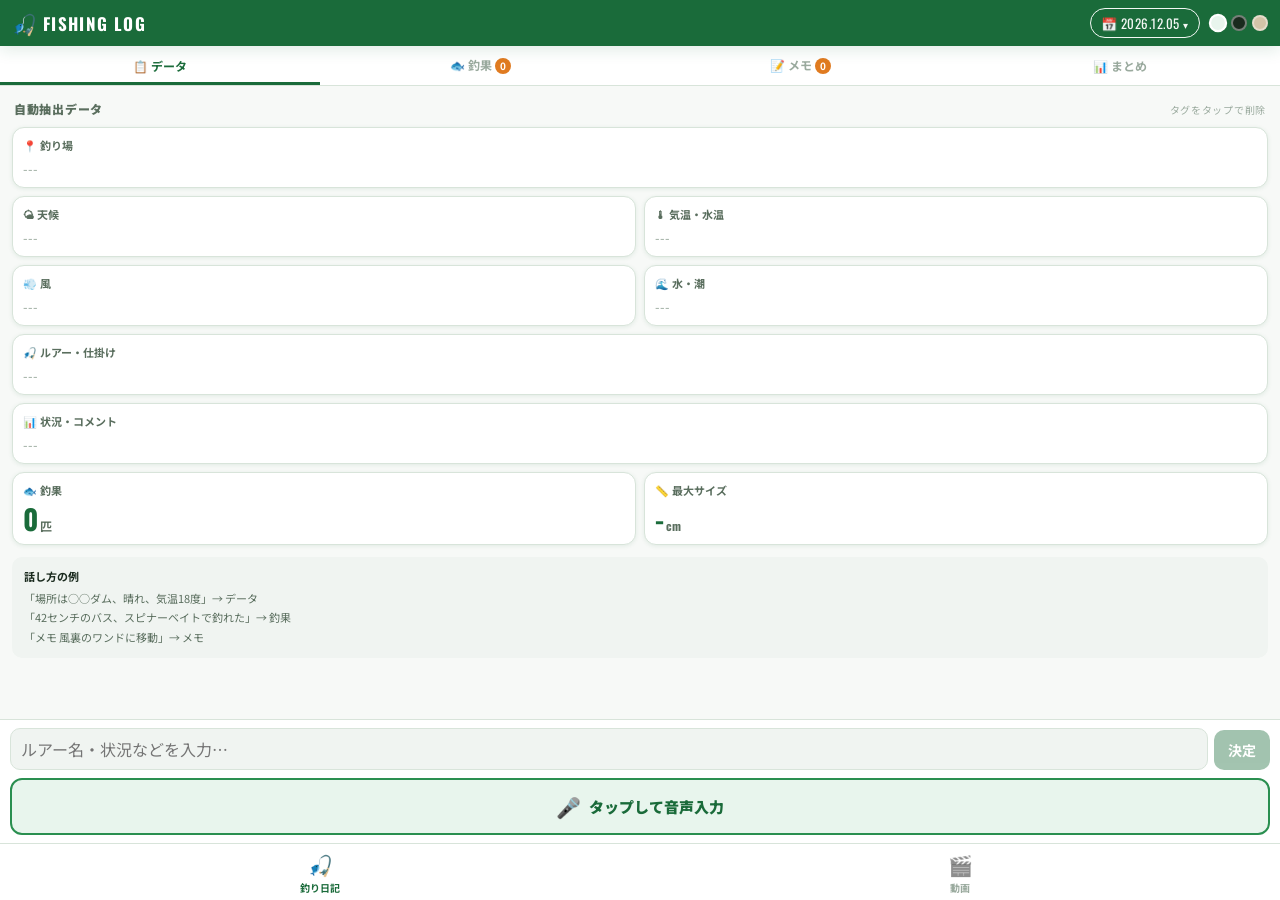
==== commit 7b9d4ca0: "釣り日記を作り直し、動画などのアプリを差し込める構成にする - 1枚のHTMLから、共通機能(core)とアプリ(apps)に分けた構成へ一新 - 釣行ごとに自動保存、過去の釣行の切り替え、通算記録、" ====
--- a/index.html
+++ b/index.html
@@ -1,887 +1,53 @@
 <!DOCTYPE html>
-<html lang="ja">
+<html lang="ja" data-theme="light">
 <head>
 <meta charset="UTF-8">
-<meta name="viewport" content="width=device-width, initial-scale=1.0, maximum-scale=1.0, user-scalable=no">
+<meta name="viewport" content="width=device-width, initial-scale=1.0, viewport-fit=cover">
 <meta name="mobile-web-app-capable" content="yes">
 <meta name="apple-mobile-web-app-capable" content="yes">
 <meta name="apple-mobile-web-app-status-bar-style" content="black-translucent">
-<meta name="theme-color" content="#0d1a0f">
+<meta name="theme-color" content="#1a6b3a">
 <title>釣り日記</title>
-<link href="https://fonts.googleapis.com/css2?family=Zen+Kaku+Gothic+New:wght@400;700;900&family=Black+Han+Sans&family=Space+Mono:wght@400;700&display=swap" rel="stylesheet">
-<style>
-:root {
-  --bg: #0d1a0f;
-  --bg2: #142018;
-  --bg3: #1c2e20;
-  --panel: #1a2a1e;
-  --border: rgba(120,180,80,0.18);
-  --green: #5aad3f;
-  --green-l: #7ed45a;
-  --green-p: rgba(90,173,63,0.13);
-  --water: #2a7a5c;
-  --water-l: #3daa80;
-  --water-p: rgba(42,122,92,0.2);
-  --amber: #d4820a;
-  --amber-l: #f0a830;
-  --amber-p: rgba(212,130,10,0.15);
-  --red: #c0392b;
-  --text: #e8f0e0;
-  --text2: rgba(232,240,224,0.55);
-  --text3: rgba(232,240,224,0.28);
-}
-* { box-sizing: border-box; margin: 0; padding: 0; -webkit-tap-highlight-color: transparent; }
-html { height: 100%; }
-body {
-  background: var(--bg);
-  color: var(--text);
-  font-family: 'Zen Kaku Gothic New', sans-serif;
-  height: 100%;
-  height: -webkit-fill-available;
-  display: flex;
-  flex-direction: column;
-  overflow: hidden;
-  /* subtle texture */
-  background-image:
-    radial-gradient(ellipse at 20% 0%, rgba(90,173,63,0.06) 0%, transparent 60%),
-    radial-gradient(ellipse at 80% 100%, rgba(42,122,92,0.08) 0%, transparent 60%);
-}
-
-/* ===== HEADER ===== */
-.hdr {
-  background: var(--bg2);
-  border-bottom: 1px solid var(--border);
-  padding: 10px 14px 8px;
-  display: flex;
-  align-items: center;
-  justify-content: space-between;
-  flex-shrink: 0;
-  position: relative;
-}
-.hdr::after {
-  content: '';
-  position: absolute;
-  bottom: 0; left: 0; right: 0;
-  height: 1px;
-  background: linear-gradient(90deg, transparent, var(--green), transparent);
-  opacity: 0.4;
-}
-.hdr-brand {
-  display: flex;
-  align-items: center;
-  gap: 8px;
-}
-.hdr-icon { font-size: 22px; }
-.hdr-title {
-  font-family: 'Black Han Sans', sans-serif;
-  font-size: 17px;
-  letter-spacing: 0.06em;
-  color: var(--green-l);
-  text-shadow: 0 0 20px rgba(90,173,63,0.4);
-}
-.hdr-date {
-  font-family: 'Space Mono', monospace;
-  font-size: 10px;
-  color: var(--text3);
-  letter-spacing: 0.08em;
-}
-.hdr-actions { display: flex; gap: 6px; }
-.hdr-btn {
-  background: var(--bg3);
-  border: 1px solid var(--border);
-  color: var(--text2);
-  border-radius: 7px;
-  padding: 6px 10px;
-  font-size: 15px;
-  cursor: pointer;
-  transition: all 0.2s;
-}
-.hdr-btn:active { background: var(--green-p); color: var(--green-l); border-color: var(--green); }
-
-/* ===== TABS ===== */
-.tabs {
-  display: flex;
-  background: var(--bg2);
-  border-bottom: 1px solid var(--border);
-  flex-shrink: 0;
-}
-.tab {
-  flex: 1;
-  padding: 9px 2px 8px;
-  border: none;
-  background: transparent;
-  color: var(--text3);
-  font-family: 'Zen Kaku Gothic New', sans-serif;
-  font-size: 11px;
-  font-weight: 700;
-  cursor: pointer;
-  border-bottom: 2px solid transparent;
-  margin-bottom: -1px;
-  transition: all 0.2s;
-  display: flex;
-  align-items: center;
-  justify-content: center;
-  gap: 3px;
-  letter-spacing: 0.02em;
-}
-.tab.on {
-  color: var(--green-l);
-  border-bottom-color: var(--green);
-  background: rgba(90,173,63,0.05);
-}
-.bdg {
-  background: var(--green);
-  color: var(--bg);
-  border-radius: 8px;
-  font-family: 'Space Mono', monospace;
-  font-size: 9px;
-  font-weight: 700;
-  padding: 1px 5px;
-  min-width: 16px;
-  text-align: center;
-}
-.bdg.pop { animation: bdg-pop 0.3s ease; }
-@keyframes bdg-pop { 0%{transform:scale(0.4)} 70%{transform:scale(1.2)} 100%{transform:scale(1)} }
-
-/* ===== SCROLL CONTENT ===== */
-.content {
-  flex: 1;
-  overflow-y: auto;
-  -webkit-overflow-scrolling: touch;
-  padding: 12px 12px 8px;
-  /* space for bottom bar */
-  padding-bottom: 140px;
-}
-.view { display: none; }
-.view.on { display: block; }
-
-/* ===== SECTION HEADER ===== */
-.sec-hd {
-  font-family: 'Space Mono', monospace;
-  font-size: 9px;
-  letter-spacing: 0.16em;
-  color: var(--text3);
-  text-transform: uppercase;
-  display: flex;
-  align-items: center;
-  gap: 8px;
-  margin-bottom: 10px;
-}
-.sec-hd::before {
-  content: '';
-  display: inline-block;
-  width: 3px; height: 12px;
-  background: var(--green);
-  border-radius: 2px;
-}
-.sec-hd::after {
-  content: '';
-  flex: 1;
-  height: 1px;
-  background: var(--border);
-}
-
-/* ===== DATA GRID ===== */
-.grid { display: grid; grid-template-columns: 1fr 1fr; gap: 8px; }
-.card {
-  background: var(--panel);
-  border: 1px solid var(--border);
-  border-radius: 10px;
-  padding: 9px 10px;
-  transition: border-color 0.3s, box-shadow 0.3s;
-}
-.card.full { grid-column: 1 / -1; }
-.card.lit {
-  border-color: var(--green);
-  box-shadow: 0 0 0 2px rgba(90,173,63,0.15), inset 0 0 12px rgba(90,173,63,0.05);
-}
-.card-lbl {
-  font-family: 'Space Mono', monospace;
-  font-size: 8px;
-  letter-spacing: 0.1em;
-  color: var(--text3);
-  text-transform: uppercase;
-  margin-bottom: 6px;
-}
-.tags { display: flex; flex-wrap: wrap; gap: 4px; min-height: 22px; align-items: flex-start; }
-.tag {
-  background: var(--green-p);
-  color: var(--green-l);
-  border: 1px solid rgba(90,173,63,0.3);
-  border-radius: 5px;
-  padding: 3px 8px;
-  font-size: 12px;
-  font-weight: 700;
-  cursor: pointer;
-  animation: tag-in 0.2s ease;
-}
-.tag:active { opacity: 0.5; }
-@keyframes tag-in { from{transform:scale(0.5);opacity:0} to{transform:scale(1);opacity:1} }
-.tag-empty { font-size: 11px; color: var(--text3); line-height: 22px; }
-
-/* ===== FISH LOG ===== */
-.list { display: flex; flex-direction: column; gap: 8px; }
-.fish-item {
-  background: var(--panel);
-  border: 1px solid rgba(42,122,92,0.3);
-  border-left: 3px solid var(--water-l);
-  border-radius: 0 10px 10px 0;
-  padding: 10px 12px;
-  display: flex;
-  align-items: center;
-  gap: 10px;
-  animation: item-in 0.22s ease;
-  position: relative;
-}
-@keyframes item-in { from{opacity:0;transform:translateX(-8px)} to{opacity:1;transform:translateX(0)} }
-.fish-ico { font-size: 24px; flex-shrink: 0; }
-.fish-sz {
-  font-family: 'Black Han Sans', sans-serif;
-  font-size: 26px;
-  color: var(--water-l);
-  min-width: 58px;
-  text-align: center;
-  flex-shrink: 0;
-  line-height: 1;
-  text-shadow: 0 0 16px rgba(61,170,128,0.35);
-}
-.fish-sz small { font-family: 'Space Mono', monospace; font-size: 11px; font-weight: 400; display: block; color: var(--text3); }
-.fish-info { flex: 1; min-width: 0; }
-.fish-lure { font-size: 13px; font-weight: 700; color: var(--text); white-space: nowrap; overflow: hidden; text-overflow: ellipsis; }
-.fish-meta { font-family: 'Space Mono', monospace; font-size: 10px; color: var(--text3); margin-top: 3px; }
-.fish-note { font-size: 11px; color: var(--text2); margin-top: 2px; overflow: hidden; text-overflow: ellipsis; white-space: nowrap; }
-
-/* ===== MEMO ===== */
-.memo-item {
-  background: var(--panel);
-  border: 1px solid rgba(212,130,10,0.2);
-  border-left: 3px solid var(--amber);
-  border-radius: 0 10px 10px 0;
-  padding: 10px 40px 10px 12px;
-  animation: item-in 0.22s ease;
-  position: relative;
-}
-.memo-time { font-family: 'Space Mono', monospace; font-size: 9px; color: var(--amber); margin-bottom: 3px; letter-spacing: 0.06em; }
-.memo-txt { font-size: 13px; line-height: 1.65; color: var(--text); }
-
-/* ===== DEL ===== */
-.del-btn {
-  background: none; border: none; cursor: pointer;
-  font-size: 14px; color: var(--text3); padding: 6px;
-  flex-shrink: 0; transition: color 0.2s;
-}
-.del-btn:active { color: var(--red); }
-.del-abs { position: absolute; top: 6px; right: 4px; }
-
-/* ===== EMPTY ===== */
-.empty {
-  text-align: center;
-  padding: 40px 20px;
-  color: var(--text3);
-  font-size: 13px;
-  line-height: 2;
-}
-.empty-ico { font-size: 40px; display: block; margin-bottom: 10px; }
-
-/* ===== SUMMARY ===== */
-.sum-box {
-  background: var(--panel);
-  border: 1px solid var(--border);
-  border-radius: 10px;
-  padding: 14px;
-  margin-bottom: 10px;
-}
-.sum-title { font-family: 'Black Han Sans', sans-serif; font-size: 14px; color: var(--green-l); margin-bottom: 10px; letter-spacing: 0.05em; }
-.sum-row {
-  display: flex; justify-content: space-between;
-  padding: 6px 0;
-  border-bottom: 1px solid var(--border);
-  font-size: 12px;
-}
-.sum-row:last-child { border-bottom: none; }
-.sum-key { color: var(--text3); }
-.sum-val { font-weight: 700; color: var(--text); text-align: right; max-width: 58%; }
-.export-btn {
-  width: 100%; padding: 14px;
-  background: var(--green);
-  color: var(--bg);
-  border: none; border-radius: 10px;
-  font-family: 'Black Han Sans', sans-serif;
-  font-size: 15px; letter-spacing: 0.08em;
-  cursor: pointer;
-  box-shadow: 0 4px 20px rgba(90,173,63,0.3);
-  transition: opacity 0.2s;
-}
-.export-btn:active { opacity: 0.75; }
-
-/* ===================================================
-   BOTTOM BAR — 固定マイク＋入力エリア
-=================================================== */
-.bottom-bar {
-  position: fixed;
-  bottom: 0; left: 0; right: 0;
-  background: var(--bg2);
-  border-top: 1px solid var(--border);
-  padding: 10px 12px 18px;
-  flex-shrink: 0;
-  z-index: 50;
-}
-.bottom-bar::before {
-  content: '';
-  position: absolute;
-  top: 0; left: 0; right: 0;
-  height: 1px;
-  background: linear-gradient(90deg, transparent, var(--green), transparent);
-  opacity: 0.35;
-}
-
-/* テキスト入力行 */
-.inp-row {
-  display: flex;
-  gap: 8px;
-  align-items: flex-end;
-  margin-bottom: 10px;
-}
-.inp-box {
-  flex: 1;
-  background: var(--bg3);
-  border: 1px solid var(--border);
-  border-radius: 10px;
-  padding: 10px 12px;
-  font-family: 'Zen Kaku Gothic New', sans-serif;
-  font-size: 14px;
-  color: var(--text);
-  resize: none;
-  min-height: 44px;
-  max-height: 90px;
-  line-height: 1.5;
-  outline: none;
-  transition: border-color 0.2s, box-shadow 0.2s;
-}
-.inp-box:focus {
-  border-color: var(--green);
-  box-shadow: 0 0 0 2px rgba(90,173,63,0.12);
-}
-.inp-box::placeholder { color: var(--text3); font-size: 12px; }
-.send-btn {
-  width: 44px; height: 44px;
-  border-radius: 10px;
-  border: 1px solid var(--green);
-  background: var(--green-p);
-  color: var(--green-l);
-  font-size: 18px;
-  cursor: pointer;
-  display: flex; align-items: center; justify-content: center;
-  flex-shrink: 0;
-  transition: all 0.15s;
-}
-.send-btn:active { background: var(--green); color: var(--bg); }
-.send-btn:disabled { border-color: var(--border); color: var(--text3); background: transparent; cursor: default; }
-
-/* マイクボタン大 */
-.mic-row {
-  display: flex;
-  align-items: center;
-  gap: 10px;
-}
-.mic-btn {
-  flex: 1;
-  height: 54px;
-  border-radius: 12px;
-  border: 2px solid var(--green);
-  background: var(--green-p);
-  color: var(--green-l);
-  font-family: 'Black Han Sans', sans-serif;
-  font-size: 15px;
-  letter-spacing: 0.1em;
-  cursor: pointer;
-  display: flex;
-  align-items: center;
-  justify-content: center;
-  gap: 8px;
-  transition: all 0.2s;
-  box-shadow: 0 0 20px rgba(90,173,63,0.12);
-}
-.mic-btn .mic-ico { font-size: 22px; }
-.mic-btn:active { opacity: 0.75; }
-.mic-btn.rec {
-  background: rgba(192,57,43,0.15);
-  border-color: var(--red);
-  color: #e06060;
-  box-shadow: 0 0 24px rgba(192,57,43,0.3);
-  animation: rec-pulse 1.4s ease-in-out infinite;
-}
-@keyframes rec-pulse {
-  0%,100% { box-shadow: 0 0 20px rgba(192,57,43,0.25); }
-  50% { box-shadow: 0 0 36px rgba(192,57,43,0.5); }
-}
-.rec-info {
-  display: none;
-  flex-direction: column;
-  gap: 2px;
-  flex: 1;
-}
-.rec-info.show { display: flex; }
-.rec-label {
-  display: flex;
-  align-items: center;
-  gap: 5px;
-  font-family: 'Space Mono', monospace;
-  font-size: 10px;
-  color: #e06060;
-  font-weight: 700;
-}
-.rec-dot {
-  width: 6px; height: 6px; border-radius: 50%;
-  background: var(--red);
-  animation: blink 0.85s ease-in-out infinite;
-}
-@keyframes blink { 0%,100%{opacity:1} 50%{opacity:0.15} }
-.interim { font-size: 11px; color: var(--water-l); font-style: italic; line-height: 1.4; }
-
-/* ===== TOAST ===== */
-.toast {
-  position: fixed;
-  bottom: 150px; left: 50%;
-  transform: translateX(-50%) translateY(10px);
-  background: var(--green);
-  color: var(--bg);
-  padding: 10px 20px;
-  border-radius: 24px;
-  font-size: 13px;
-  font-weight: 700;
-  opacity: 0;
-  pointer-events: none;
-  transition: all 0.25s ease;
-  z-index: 200;
-  white-space: nowrap;
-  box-shadow: 0 4px 20px rgba(90,173,63,0.4);
-}
-.toast.show { opacity: 1; transform: translateX(-50%) translateY(0); }
-
-/* ===== MODAL ===== */
-.overlay {
-  position: fixed; inset: 0;
-  background: rgba(0,0,0,0.7);
-  z-index: 100;
-  display: none;
-  align-items: flex-end;
-  justify-content: center;
-  padding: 0;
-}
-.overlay.show { display: flex; }
-.modal {
-  background: var(--bg2);
-  border: 1px solid var(--border);
-  border-radius: 18px 18px 0 0;
-  padding: 24px 20px 36px;
-  width: 100%;
-}
-.modal-title { font-family: 'Black Han Sans', sans-serif; font-size: 16px; color: var(--text); margin-bottom: 8px; }
-.modal-body { font-size: 13px; color: var(--text2); margin-bottom: 20px; line-height: 1.65; }
-.modal-btns { display: flex; gap: 8px; }
-.modal-btn {
-  flex: 1; padding: 13px; border-radius: 10px; border: none;
-  font-family: 'Black Han Sans', sans-serif; font-size: 14px;
-  cursor: pointer; transition: opacity 0.2s; letter-spacing: 0.05em;
-}
-.modal-btn:active { opacity: 0.7; }
-.btn-cancel { background: var(--bg3); color: var(--text2); border: 1px solid var(--border); }
-.btn-ok { background: var(--red); color: white; }
-
-/* scrollbar */
-::-webkit-scrollbar { width: 3px; }
-::-webkit-scrollbar-track { background: transparent; }
-::-webkit-scrollbar-thumb { background: var(--border); border-radius: 2px; }
-</style>
+<link rel="manifest" href="manifest.webmanifest">
+<link rel="icon" href="icons/icon.svg" type="image/svg+xml">
+<link rel="apple-touch-icon" href="icons/icon.svg">
+<link rel="preconnect" href="https://fonts.googleapis.com">
+<link href="https://fonts.googleapis.com/css2?family=Noto+Sans+JP:wght@400;700;900&family=Oswald:wght@500;700&display=swap" rel="stylesheet">
+<link rel="stylesheet" href="css/app.css">
 </head>
 <body>
 
-<!-- HEADER -->
-<div class="hdr">
-  <div class="hdr-brand">
-    <div class="hdr-icon">🎣</div>
-    <div class="hdr-title">FISHING LOG</div>
-  </div>
-  <div style="display:flex;flex-direction:column;align-items:flex-end;gap:3px;">
-    <div class="hdr-date" id="hdrDate"></div>
-    <div class="hdr-actions">
-      <button class="hdr-btn" onclick="showClearModal()">🗑</button>
-      <button class="hdr-btn" onclick="exportLog()">💾</button>
+<header class="hdr">
+  <div class="hdr-brand"><span class="hdr-logo">🎣</span><span class="hdr-title">FISHING LOG</span></div>
+  <div class="hdr-right">
+    <button class="trip-btn" id="tripBtn"></button>
+    <div class="themes">
+      <button class="theme-dot" data-theme="light" title="ライト"></button>
+      <button class="theme-dot" data-theme="dark" title="ダーク"></button>
+      <button class="theme-dot" data-theme="wabi" title="和風"></button>
     </div>
   </div>
-</div>
+</header>
 
-<!-- TABS -->
-<div class="tabs">
-  <button class="tab on" id="tab-data" onclick="switchTab('data')">📋 データ</button>
-  <button class="tab" id="tab-fish" onclick="switchTab('fish')">🐟 釣果 <span class="bdg" id="bdg-fish">0</span></button>
-  <button class="tab" id="tab-memo" onclick="switchTab('memo')">📝 メモ <span class="bdg" id="bdg-memo">0</span></button>
-  <button class="tab" id="tab-sum" onclick="switchTab('sum')">📊 まとめ</button>
-</div>
+<main id="apps"></main>
 
-<!-- CONTENT -->
-<div class="content">
+<nav class="nav" id="nav"></nav>
 
-  <!-- DATA -->
-  <div class="view on" id="view-data">
-    <div class="sec-hd">自動抽出データ</div>
-    <div class="grid">
-      <div class="card full" id="c-spot"><div class="card-lbl">📍 釣り場</div><div class="tags" id="t-spot"><span class="tag-empty">---</span></div></div>
-      <div class="card" id="c-weather"><div class="card-lbl">🌤 天候</div><div class="tags" id="t-weather"><span class="tag-empty">---</span></div></div>
-      <div class="card" id="c-temp"><div class="card-lbl">🌡 気温・水温</div><div class="tags" id="t-temp"><span class="tag-empty">---</span></div></div>
-      <div class="card" id="c-wind"><div class="card-lbl">💨 風</div><div class="tags" id="t-wind"><span class="tag-empty">---</span></div></div>
-      <div class="card" id="c-water"><div class="card-lbl">🌊 水の状態</div><div class="tags" id="t-water"><span class="tag-empty">---</span></div></div>
-      <div class="card full" id="c-lure"><div class="card-lbl">🎣 ルアー・仕掛け</div><div class="tags" id="t-lure"><span class="tag-empty">---</span></div></div>
-      <div class="card" id="c-count"><div class="card-lbl">🐟 釣果（匹）</div><div class="tags" id="t-count"><span class="tag-empty">---</span></div></div>
-      <div class="card" id="c-size"><div class="card-lbl">📏 サイズ（cm）</div><div class="tags" id="t-size"><span class="tag-empty">---</span></div></div>
-      <div class="card full" id="c-cond"><div class="card-lbl">📊 状況・コメント</div><div class="tags" id="t-cond"><span class="tag-empty">---</span></div></div>
-    </div>
-    <p style="font-size:10px;color:var(--text3);margin-top:8px;text-align:center;">タグをタップで削除</p>
-  </div>
+<div class="toast" id="toast"></div>
+<div class="overlay" id="overlay"></div>
 
-  <!-- FISH -->
-  <div class="view" id="view-fish">
-    <div class="sec-hd">釣果ログ</div>
-    <div class="list" id="fishList">
-      <div class="empty"><span class="empty-ico">🐟</span>まだ釣果がありません<br>「42センチ釣れた！」のように<br>サイズや匹数を話してください</div>
-    </div>
-  </div>
+<!-- 共通機能 -->
+<script src="js/core/util.js"></script>
+<script src="js/core/store.js"></script>
+<script src="js/core/media.js"></script>
+<script src="js/core/speech.js"></script>
+<script src="js/core/parser.js"></script>
+<script src="js/core/apps.js"></script>
 
-  <!-- MEMO -->
-  <div class="view" id="view-memo">
-    <div class="sec-hd">現場メモ</div>
-    <div class="list" id="memoList">
-      <div class="empty"><span class="empty-ico">📝</span>まだメモがありません<br>「メモ」「移動中」などで話すと<br>自動でここに追加されます</div>
-    </div>
-  </div>
+<!-- アプリ（ここに1行足すだけで下のナビに増える） -->
+<script src="js/apps/diary.js"></script>
+<script src="js/apps/video.js"></script>
 
-  <!-- SUMMARY -->
-  <div class="view" id="view-sum">
-    <div class="sec-hd">本日のまとめ</div>
-    <div id="sumContent"></div>
-    <button class="export-btn" onclick="exportLog()">💾 テキストで保存</button>
-  </div>
-
-</div>
-
-<!-- ===== BOTTOM BAR ===== -->
-<div class="bottom-bar">
-  <!-- テキスト入力 -->
-  <div class="inp-row">
-    <textarea id="inp" class="inp-box" rows="1"
-      placeholder="テキストでも入力できます…"></textarea>
-    <button class="send-btn" id="sendBtn" onclick="handleSend()" disabled>→</button>
-  </div>
-  <!-- マイク大ボタン -->
-  <div class="mic-row">
-    <button class="mic-btn" id="micBtn" onclick="toggleMic()">
-      <span class="mic-ico">🎤</span>
-      <span id="micLabel">タップして音声入力</span>
-    </button>
-    <div class="rec-info" id="recInfo">
-      <div class="rec-label"><div class="rec-dot"></div>REC</div>
-      <div class="interim" id="interimTxt"></div>
-    </div>
-  </div>
-</div>
-
-<!-- TOAST -->
-<div class="toast" id="toast"></div>
-
-<!-- MODAL -->
-<div class="overlay" id="overlay">
-  <div class="modal">
-    <div class="modal-title">データをクリア</div>
-    <div class="modal-body">入力済みのデータ・釣果・メモがすべて消えます。元に戻せません。</div>
-    <div class="modal-btns">
-      <button class="modal-btn btn-cancel" onclick="closeModal()">キャンセル</button>
-      <button class="modal-btn btn-ok" onclick="clearAll()">クリアする</button>
-    </div>
-  </div>
-</div>
-
-<script>
-// ===== STATE =====
-const S = {
-  fields: { spot:[], weather:[], temp:[], wind:[], water:[], lure:[], count:[], size:[], cond:[] },
-  fish: [], memos: [], tab: 'data'
-};
-
-// ===== INIT =====
-const now = new Date();
-const pad = n => String(n).padStart(2,'0');
-document.getElementById('hdrDate').textContent =
-  `${now.getFullYear()}.${pad(now.getMonth()+1)}.${pad(now.getDate())}`;
-const timeNow = () => `${pad(new Date().getHours())}:${pad(new Date().getMinutes())}`;
-
-const inp = document.getElementById('inp');
-inp.addEventListener('input', () => {
-  inp.style.height = 'auto';
-  inp.style.height = Math.min(inp.scrollHeight, 90) + 'px';
-  document.getElementById('sendBtn').disabled = !inp.value.trim();
-});
-inp.addEventListener('keydown', e => {
-  if (e.key === 'Enter' && !e.shiftKey) { e.preventDefault(); handleSend(); }
-});
-
-// ===== SEND =====
-function handleSend() {
-  const t = inp.value.trim();
-  if (!t) return;
-  inp.value = ''; inp.style.height = 'auto';
-  document.getElementById('sendBtn').disabled = true;
-  dispatch(t);
-}
-
-// ===== DISPATCH =====
-function dispatch(text) {
-  const sizeM = text.match(/(\d+(?:\.\d+)?)\s*(?:cm|センチ|センチメートル)/i);
-  const countM = text.match(/(\d+)\s*(?:匹|本|尾)/);
-  if (sizeM || countM) { addFish(text, sizeM, countM); return; }
-  if (/^(メモ|memo|移動|ポイント移動|ポイント変え|確認|さっき|今から|到着|ここ|状況報告)/i.test(text) || /メモ/.test(text)) {
-    addMemo(text); return;
-  }
-  extractData(text);
-}
-
-// ===== EXTRACT =====
-function extractData(text) {
-  let updated = [];
-  // 釣り場
-  const sp1 = text.match(/(?:フィールド|釣り場|場所|ポイント)(?:は|が|に|で)?[「]?([^\s、。！？]{2,14})/);
-  const sp2 = text.match(/([^\s、。]{1,8}(?:川|湖|池|ダム|海|港|沼|浦|湾|磯|浜|橋|公園))/);
-  const sp = sp1?.[1] || sp2?.[0];
-  if (sp) { addU('spot', sp); updated.push('spot'); }
-  // 天候
-  for (const [k,v] of [['快晴','☀️ 快晴'],['晴れ','☀️ 晴れ'],['晴','☀️ 晴れ'],['曇り時々晴れ','⛅ 曇り時々晴れ'],['曇り','☁️ 曇り'],['曇','☁️ 曇り'],['小雨','🌦 小雨'],['雨','🌧 雨'],['霧','🌫 霧'],['雪','❄️ 雪']]) {
-    if (text.includes(k)) { addU('weather', v); updated.push('weather'); break; }
-  }
-  // 気温水温
-  const temps = [...text.matchAll(/(?:(気温|水温)(?:は|が)?)?(\d+(?:\.\d+)?)\s*(?:度|℃)/g)];
-  temps.forEach(m => { addU('temp', `${m[1]||'気温'} ${m[2]}℃`); });
-  if (temps.length) updated.push('temp');
-  // 風
-  let wind = '';
-  for (const d of ['北東','北西','南東','南西','北','南','東','西']) { if (text.includes(d+'風')) { wind = d+'風'; break; } }
-  if (!wind) for (const s of ['強風','暴風','弱風','微風','無風']) { if (text.includes(s)) { wind = s; break; } }
-  const wn = text.match(/風速\s*(\d+(?:\.\d+)?)\s*(?:m|メートル)/);
-  if (wn) wind = (wind?wind+' ':'') + `風速${wn[1]}m`;
-  if (wind) { addU('wind', wind); updated.push('wind'); }
-  // 水の状態
-  for (const s of ['コーヒー色','マッディ','笹濁り','ステイン','スーパークリア','クリア','濁り','透明','エメラルド']) {
-    if (text.includes(s)) { addU('water', s); updated.push('water'); break; }
-  }
-  // ルアー
-  const lureKW = ['スピナーベイト','クランク','バイブレーション','バイブ','ミノー','ポッパー','フロッグ','シャッド','ネコリグ','テキサス','ライトリグ','ジグヘッド','チャター','スイムベイト','ビッグベイト','ラバージグ','トップ','ワーム','ジグ','スプーン','ダウンショット','ヘビキャロ'];
-  for (const kw of lureKW) {
-    if (text.includes(kw)) {
-      const m = text.match(new RegExp(`[^\\s、。]{0,6}${kw}[^\\s、。]{0,8}`));
-      addU('lure', (m?m[0]:kw).trim().substring(0,18)); updated.push('lure'); break;
-    }
-  }
-  const bm = text.match(/(?:使った|投げた|試した|に変えた|にした)(?:のは|のが)?([^\s、。！？]{2,12})/);
-  if (bm && !updated.includes('lure')) { addU('lure', bm[1].trim()); updated.push('lure'); }
-  // コメント
-  if (updated.length === 0 && text.length > 3) { addU('cond', text.substring(0,50)); updated.push('cond'); }
-  updated.forEach(f => flash('c-'+f));
-  renderFields();
-  if (updated.length) toast('✅ データ更新');
-}
-
-// ===== FISH =====
-function addFish(text, sizeM, countM) {
-  const size = sizeM?.[1] || null;
-  const count = countM?.[1] || '1';
-  const lureKW = ['スピナーベイト','クランク','バイブ','ミノー','ポッパー','フロッグ','ワーム','ジグ','テキサス','ネコ','チャター','スイムベイト','ビッグベイト','トップ'];
-  let lure = '不明';
-  for (const kw of lureKW) {
-    if (text.includes(kw)) {
-      const m = text.match(new RegExp(`[^\\s、。]{0,5}${kw}[^\\s、。]{0,8}`));
-      lure = (m?m[0]:kw).trim().substring(0,16); break;
-    }
-  }
-  const species = ['バス','ブラックバス','スモール','ラージ','ギル','ナマズ','コイ','シーバス','チヌ','メバル','アジ','トラウト','ニジマス','ヤマメ','アマゴ','イワナ'];
-  let fish = 'バス';
-  for (const s of species) { if (text.includes(s)) { fish = s; break; } }
-  S.fish.unshift({ size: size||'?', count, lure, fish, text, time: timeNow() });
-  if (size) addU('size', size+'cm');
-  addU('count', count+'匹');
-  if (lure !== '不明') addU('lure', lure);
-  renderFields(); renderFish(); updBadge();
-  flash('c-size'); flash('c-count');
-  switchTab('fish');
-  toast('🐟 釣果を記録！');
-}
-
-// ===== MEMO =====
-function addMemo(text) {
-  S.memos.unshift({ text, time: timeNow() });
-  renderMemos(); updBadge();
-  switchTab('memo');
-  toast('📝 メモ追加');
-}
-
-// ===== RENDER =====
-const FMAP = [['spot','t-spot'],['weather','t-weather'],['temp','t-temp'],['wind','t-wind'],['water','t-water'],['lure','t-lure'],['count','t-count'],['size','t-size'],['cond','t-cond']];
-function renderFields() {
-  for (const [k,id] of FMAP) {
-    const el = document.getElementById(id);
-    const arr = S.fields[k];
-    el.innerHTML = arr.length === 0
-      ? '<span class="tag-empty">---</span>'
-      : arr.map((v,i) => `<span class="tag" onclick="removeTag('${k}',${i})">${v}</span>`).join('');
-  }
-}
-function renderFish() {
-  const el = document.getElementById('fishList');
-  if (!S.fish.length) { el.innerHTML = '<div class="empty"><span class="empty-ico">🐟</span>まだ釣果がありません<br>「42センチ釣れた！」のように<br>サイズや匹数を話してください</div>'; return; }
-  el.innerHTML = S.fish.map((f,i) => `
-    <div class="fish-item">
-      <div class="fish-ico">🐟</div>
-      <div class="fish-sz">${f.size}<small>cm</small></div>
-      <div class="fish-info">
-        <div class="fish-lure">${f.lure}</div>
-        <div class="fish-meta">${f.time} ／ ${f.fish} ${f.count}匹</div>
-        <div class="fish-note">${f.text.substring(0,28)}${f.text.length>28?'…':''}</div>
-      </div>
-      <button class="del-btn" onclick="delFish(${i})">🗑</button>
-    </div>`).join('');
-}
-function renderMemos() {
-  const el = document.getElementById('memoList');
-  if (!S.memos.length) { el.innerHTML = '<div class="empty"><span class="empty-ico">📝</span>まだメモがありません<br>「メモ」「移動中」などで話すと<br>自動でここに追加されます</div>'; return; }
-  el.innerHTML = S.memos.map((m,i) => `
-    <div class="memo-item">
-      <div class="memo-time">▶ ${m.time}</div>
-      <div class="memo-txt">${m.text}</div>
-      <button class="del-btn del-abs" onclick="delMemo(${i})">🗑</button>
-    </div>`).join('');
-}
-function renderSum() {
-  const f = S.fields;
-  const maxSz = S.fish.reduce((m,f) => Math.max(m, parseFloat(f.size)||0), 0);
-  const lures = [...new Set(S.fish.map(f=>f.lure).filter(l=>l!=='不明'))];
-  const rows = [
-    ['釣り場', f.spot.join(', ')||'未記録'],['天候', f.weather.join(', ')||'未記録'],
-    ['気温・水温', f.temp.join(', ')||'未記録'],['風', f.wind.join(', ')||'未記録'],
-    ['水の状態', f.water.join(', ')||'未記録'],['ルアー', f.lure.join(', ')||'未記録'],
-    ['総釣果', S.fish.length+'匹'],['最大サイズ', maxSz ? maxSz+'cm' : '未記録'],
-    ['ヒットルアー', lures.join(', ')||'未記録'],['メモ数', S.memos.length+'件']
-  ];
-  document.getElementById('sumContent').innerHTML = `
-    <div class="sum-box">
-      <div class="sum-title">📅 ${document.getElementById('hdrDate').textContent}</div>
-      ${rows.map(([k,v])=>`<div class="sum-row"><span class="sum-key">${k}</span><span class="sum-val">${v}</span></div>`).join('')}
-    </div>
-    ${S.fish.length?`<div class="sum-box"><div class="sum-title">🐟 釣果詳細</div>${S.fish.map((f,i)=>`<div class="sum-row"><span class="sum-key">${i+1}匹目 ${f.time}</span><span class="sum-val">${f.size}cm / ${f.lure}</span></div>`).join('')}</div>`:''}
-    ${S.memos.length?`<div class="sum-box"><div class="sum-title">📝 現場メモ</div>${S.memos.map(m=>`<div class="sum-row"><span class="sum-key">${m.time}</span><span class="sum-val">${m.text.substring(0,22)}${m.text.length>22?'…':''}</span></div>`).join('')}</div>`:''}
-  `;
-}
-
-// ===== HELPERS =====
-function addU(field, val) { if (!val||!val.trim()) return; val=val.trim(); if (!S.fields[field].includes(val)) S.fields[field].push(val); }
-function removeTag(f,i) { S.fields[f].splice(i,1); renderFields(); }
-function delFish(i) { S.fish.splice(i,1); renderFish(); updBadge(); }
-function delMemo(i) { S.memos.splice(i,1); renderMemos(); updBadge(); }
-function flash(id) {
-  const el = document.getElementById(id); if (!el) return;
-  el.classList.add('lit'); setTimeout(()=>el.classList.remove('lit'),1300);
-}
-function updBadge() {
-  ['fish','memo'].forEach(id => {
-    const b = document.getElementById('bdg-'+id);
-    b.textContent = id==='fish' ? S.fish.length : S.memos.length;
-    b.classList.add('pop'); setTimeout(()=>b.classList.remove('pop'),400);
-  });
-}
-function switchTab(t) {
-  S.tab = t;
-  ['data','fish','memo','sum'].forEach(id => {
-    document.getElementById('tab-'+id).classList.toggle('on', id===t);
-    document.getElementById('view-'+id).classList.toggle('on', id===t);
-  });
-  if (t==='sum') renderSum();
-  document.querySelector('.content').scrollTop = 0;
-}
-let toastT;
-function toast(msg) {
-  const el = document.getElementById('toast');
-  el.textContent = msg; el.classList.add('show');
-  clearTimeout(toastT); toastT = setTimeout(()=>el.classList.remove('show'),2200);
-}
-function showClearModal() { document.getElementById('overlay').classList.add('show'); }
-function closeModal() { document.getElementById('overlay').classList.remove('show'); }
-function clearAll() {
-  Object.keys(S.fields).forEach(k=>S.fields[k]=[]);
-  S.fish=[]; S.memos=[];
-  renderFields(); renderFish(); renderMemos(); updBadge();
-  closeModal(); toast('🗑 クリアしました'); switchTab('data');
-}
-function exportLog() {
-  const f = S.fields;
-  const date = document.getElementById('hdrDate').textContent;
-  const lines = [
-    `【釣り日記 ${date}】`, '',
-    `▼ 釣り場　: ${f.spot.join(', ')||'未記録'}`,
-    `▼ 天候　　: ${f.weather.join(', ')||'未記録'}`,
-    `▼ 気温水温: ${f.temp.join(', ')||'未記録'}`,
-    `▼ 風　　　: ${f.wind.join(', ')||'未記録'}`,
-    `▼ 水の状態: ${f.water.join(', ')||'未記録'}`,
-    `▼ ルアー　: ${f.lure.join(', ')||'未記録'}`,
-    `▼ 総釣果　: ${S.fish.length}匹`, '',
-    '▼ 釣果ログ:',
-    ...S.fish.map((f,i)=>`  ${i+1}. ${f.time} - ${f.size}cm [${f.lure}] ${f.fish}`), '',
-    '▼ 現場メモ:',
-    ...S.memos.map(m=>`  ${m.time} - ${m.text}`)
-  ];
-  const a = document.createElement('a');
-  a.href = URL.createObjectURL(new Blob([lines.join('\n')],{type:'text/plain;charset=utf-8'}));
-  a.download = `釣り日記_${date.replace(/\./g,'-')}.txt`;
-  a.click(); URL.revokeObjectURL(a.href);
-  toast('💾 保存しました！');
-}
-
-// ===== SPEECH RECOGNITION =====
-const SR = window.SpeechRecognition || window.webkitSpeechRecognition;
-let recog = null, isRec = false;
-
-function toggleMic() {
-  if (!SR) { toast('⚠️ このブラウザは音声入力非対応'); return; }
-  isRec ? stopMic() : startMic();
-}
-function startMic() {
-  recog = new SR();
-  recog.lang = 'ja-JP'; recog.continuous = true; recog.interimResults = true;
-  recog.onstart = () => {
-    isRec = true;
-    document.getElementById('micBtn').classList.add('rec');
-    document.getElementById('micLabel').textContent = 'タップして停止';
-    document.getElementById('recInfo').classList.add('show');
-  };
-  recog.onresult = e => {
-    let interim='', final='';
-    for (let i=e.resultIndex; i<e.results.length; i++) {
-      const t=e.results[i][0].transcript;
-      e.results[i].isFinal ? (final+=t) : (interim+=t);
-    }
-    document.getElementById('interimTxt').textContent = interim;
-    if (final.trim()) { document.getElementById('interimTxt').textContent=''; dispatch(final.trim()); }
-  };
-  recog.onerror = e => { if(e.error!=='no-speech') { stopMic(); toast('⚠️ マイクエラー: '+e.error); } };
-  recog.onend = () => { if(isRec) { try{recog.start();}catch(e){} } };
-  try { recog.start(); } catch(e) { toast('⚠️ マイクにアクセスできません'); }
-}
-function stopMic() {
-  isRec = false;
-  try { recog?.stop(); } catch(e) {}
-  document.getElementById('micBtn').classList.remove('rec');
-  document.getElementById('micLabel').textContent = 'タップして音声入力';
-  document.getElementById('recInfo').classList.remove('show');
-  document.getElementById('interimTxt').textContent = '';
-}
-
-renderFields();
-</script>
+<script src="js/main.js"></script>
 </body>
 </html>
--- a/css/app.css
+++ b/css/app.css
@@ -0,0 +1,181 @@
+/* ============================================================
+   テーマ（html[data-theme] で切り替え）
+============================================================ */
+:root, [data-theme="light"] {
+  --bg:#f7f9f7; --surface:#fff; --surface2:#f0f4f1; --border:#d8e4da;
+  --primary:#1a6b3a; --primary-l:#2a8f50; --primary-p:#e8f5ed; --on-primary:#fff;
+  --accent:#e07b20; --accent-p:#fff3e6; --water:#1976a8; --water-p:#e3f2fd;
+  --red:#c0392b; --red-p:#ffeaea; --text:#1a2a1e; --text2:#5a6e5e; --text3:#9aaa9e;
+  --shadow:0 1px 4px rgba(26,107,58,.10); --shadow-lg:0 4px 16px rgba(26,107,58,.13);
+  --hdr-bg:#1a6b3a; --hdr-text:#fff;
+  --font:'Noto Sans JP',system-ui,sans-serif; --font-display:'Oswald','Noto Sans JP',sans-serif;
+}
+[data-theme="dark"] {
+  --bg:#0d1a0f; --surface:#1a2a1e; --surface2:#1c2e20; --border:rgba(120,180,80,.18);
+  --primary:#5aad3f; --primary-l:#7ed45a; --primary-p:rgba(90,173,63,.13); --on-primary:#0d1a0f;
+  --accent:#d4820a; --accent-p:rgba(212,130,10,.15); --water:#3daa80; --water-p:rgba(42,122,92,.2);
+  --red:#e06060; --red-p:rgba(192,57,43,.15); --text:#e8f0e0; --text2:rgba(232,240,224,.65); --text3:rgba(232,240,224,.35);
+  --shadow:0 1px 4px rgba(0,0,0,.3); --shadow-lg:0 4px 16px rgba(0,0,0,.4);
+  --hdr-bg:#0d1a0f; --hdr-text:#7ed45a;
+}
+[data-theme="wabi"] {
+  --bg:#f5efe3; --surface:#faf6ee; --surface2:#ede5d8; --border:#c8b89a;
+  --primary:#4a3728; --primary-l:#6b5040; --primary-p:#ede0cc; --on-primary:#faf6ee;
+  --accent:#8b6914; --accent-p:#f5e8c8; --water:#2a5a6e; --water-p:#d8eaf0;
+  --red:#8b2020; --red-p:#f5e0e0; --text:#2a1e14; --text2:#6b5040; --text3:#9a8a78;
+  --shadow:0 1px 4px rgba(74,55,40,.12); --shadow-lg:0 4px 16px rgba(74,55,40,.15);
+  --hdr-bg:#2a1e14; --hdr-text:#d4c4a8;
+}
+
+/* ============================================================
+   ベース
+============================================================ */
+* { box-sizing:border-box; margin:0; padding:0; -webkit-tap-highlight-color:transparent; }
+html, body { height:100%; }
+body {
+  background:var(--bg); color:var(--text); font-family:var(--font);
+  display:flex; flex-direction:column; overflow:hidden; height:100dvh;
+  transition:background .3s, color .3s;
+}
+button, input, textarea { font:inherit; color:inherit; }
+button { cursor:pointer; background:none; border:none; }
+
+/* ヘッダー */
+.hdr {
+  background:var(--hdr-bg); color:var(--hdr-text); flex-shrink:0;
+  padding:calc(8px + env(safe-area-inset-top)) 12px 8px;
+  display:flex; align-items:center; justify-content:space-between; gap:8px; box-shadow:var(--shadow-lg); z-index:2;
+}
+.hdr-brand { display:flex; align-items:center; gap:6px; }
+.hdr-logo { font-size:20px; }
+.hdr-title { font-family:var(--font-display); font-weight:700; font-size:17px; letter-spacing:.08em; }
+.hdr-right { display:flex; align-items:center; gap:10px; }
+.trip-btn {
+  color:var(--hdr-text); border:1px solid currentColor; border-radius:16px; padding:4px 10px;
+  font-family:var(--font-display); font-size:13px; letter-spacing:.04em; opacity:.95;
+}
+.caret { font-size:10px; }
+.themes { display:flex; gap:5px; }
+.theme-dot { width:16px; height:16px; border-radius:50%; border:2px solid rgba(255,255,255,.4); }
+.theme-dot[data-theme="light"] { background:#e8f5ed; }
+.theme-dot[data-theme="dark"] { background:#1a2a1e; }
+.theme-dot[data-theme="wabi"] { background:#d4c4a8; }
+.theme-dot.on { border-color:var(--hdr-text); transform:scale(1.15); }
+
+/* アプリ領域 */
+#apps { flex:1; min-height:0; position:relative; }
+.app { position:absolute; inset:0; display:none; flex-direction:column; }
+.app.on { display:flex; }
+.scroll { flex:1; overflow-y:auto; padding:12px 12px 20px; -webkit-overflow-scrolling:touch; }
+
+/* 下部ナビ（アプリ切り替え） */
+.nav { display:flex; background:var(--surface); border-top:1px solid var(--border); padding-bottom:env(safe-area-inset-bottom); flex-shrink:0; }
+.nav-btn { flex:1; display:flex; flex-direction:column; align-items:center; gap:1px; padding:6px 0 5px; color:var(--text3); font-size:10px; font-weight:700; }
+.nav-btn.on { color:var(--primary); }
+.nav-ico { font-size:20px; filter:grayscale(1); opacity:.6; }
+.nav-btn.on .nav-ico { filter:none; opacity:1; }
+
+/* サブタブ */
+.subtabs { display:flex; background:var(--surface); border-bottom:1px solid var(--border); flex-shrink:0; }
+.subtab { flex:1; padding:10px 0 8px; font-size:12px; font-weight:700; color:var(--text3); border-bottom:3px solid transparent; }
+.subtab.on { color:var(--primary); border-bottom-color:var(--primary); }
+.bdg { display:inline-block; min-width:16px; padding:0 4px; border-radius:8px; background:var(--accent); color:#fff; font-size:10px; line-height:16px; }
+.view { display:none; }
+.view.on { display:block; animation:fade .2s; }
+@keyframes fade { from { opacity:0; transform:translateY(4px); } }
+
+/* 見出し・カード */
+.sec-hd { font-size:12px; font-weight:900; color:var(--text2); letter-spacing:.06em; margin:2px 2px 10px; display:flex; justify-content:space-between; align-items:baseline; }
+.hint { font-size:10px; font-weight:400; color:var(--text3); }
+.grid { display:grid; grid-template-columns:1fr 1fr; gap:8px; }
+.card { background:var(--surface); border:1px solid var(--border); border-radius:12px; padding:9px 10px; box-shadow:var(--shadow); transition:border-color .3s, box-shadow .3s; min-width:0; }
+.card.full { grid-column:1 / -1; }
+.card.lit { border-color:var(--primary-l); box-shadow:0 0 0 3px var(--primary-p); }
+.card-lbl { font-size:11px; font-weight:700; color:var(--text2); margin-bottom:6px; }
+.tags { display:flex; flex-wrap:wrap; gap:5px; }
+.tag { background:var(--primary-p); color:var(--primary); border-radius:8px; padding:3px 9px; font-size:13px; font-weight:700; cursor:pointer; word-break:break-all; }
+.tag.alt { background:var(--water-p); color:var(--water); }
+.tag-empty { color:var(--text3); font-size:13px; }
+.big { font-family:var(--font-display); font-size:28px; font-weight:700; color:var(--primary); line-height:1.1; }
+.big small, .fish-sz small { font-size:12px; margin-left:2px; color:var(--text2); }
+.help { margin-top:12px; font-size:11px; line-height:1.8; color:var(--text2); background:var(--surface2); border-radius:10px; padding:10px 12px; }
+.help b { display:block; color:var(--text); margin-bottom:2px; }
+
+/* リスト */
+.list { display:flex; flex-direction:column; gap:8px; }
+.item { display:flex; align-items:flex-start; gap:10px; background:var(--surface); border:1px solid var(--border); border-radius:12px; padding:10px; box-shadow:var(--shadow); }
+.item-main { flex:1; min-width:0; }
+.item-title { font-weight:700; font-size:14px; word-break:break-all; }
+.item-meta { font-size:11px; color:var(--text2); margin-top:2px; }
+.item-note { font-size:12px; color:var(--text3); margin-top:4px; line-height:1.5; word-break:break-all; }
+.item-acts { display:flex; flex-direction:column; gap:4px; }
+.icon-btn { width:32px; height:32px; border-radius:8px; background:var(--surface2); font-size:15px; }
+.icon-btn.sm { width:22px; height:22px; font-size:11px; margin-left:4px; vertical-align:middle; }
+.fish-sz { font-family:var(--font-display); font-size:30px; font-weight:700; color:var(--accent); min-width:62px; text-align:center; line-height:1.1; }
+.memo-time { font-family:var(--font-display); font-size:12px; color:var(--primary); }
+.memo-txt { font-size:14px; line-height:1.6; margin-top:2px; word-break:break-all; white-space:pre-wrap; }
+.empty { text-align:center; color:var(--text3); font-size:13px; line-height:1.8; padding:40px 10px; }
+.empty-ico { display:block; font-size:40px; margin-bottom:8px; }
+
+/* まとめ */
+.sum-card { background:var(--surface); border:1px solid var(--border); border-radius:12px; padding:12px; margin-bottom:10px; box-shadow:var(--shadow); }
+.sum-title { font-weight:900; font-size:14px; margin-bottom:8px; color:var(--primary); }
+.sum-row { display:flex; justify-content:space-between; gap:10px; padding:6px 0; border-top:1px dashed var(--border); font-size:13px; }
+.sum-key { color:var(--text2); flex-shrink:0; }
+.sum-val { font-weight:700; text-align:right; word-break:break-all; }
+.dict-note { font-size:11px; color:var(--text2); line-height:1.6; margin-bottom:6px; }
+.dict-form { display:flex; align-items:center; gap:6px; margin-top:8px; }
+.dict-form input { flex:1; min-width:0; padding:7px 8px; border:1px solid var(--border); border-radius:8px; background:var(--surface2); font-size:13px; }
+.btn-col { display:flex; flex-direction:column; gap:8px; margin-top:4px; }
+.btn-row { display:flex; gap:8px; margin:10px 0; }
+.btn-row .btn { flex:1; }
+
+/* ボタン */
+.btn { display:inline-flex; align-items:center; justify-content:center; gap:6px; padding:11px 14px; border-radius:10px; font-weight:700; font-size:14px; cursor:pointer; }
+.btn.sm { padding:7px 10px; font-size:12px; }
+.btn.primary { background:var(--primary); color:var(--on-primary); }
+.btn.primary:disabled { opacity:.4; }
+.btn.ghost { background:var(--surface); border:1px solid var(--border); }
+.btn.danger { background:var(--red); color:#fff; }
+.danger-text { color:var(--red); }
+
+/* 入力バー */
+.inputbar { background:var(--surface); border-top:1px solid var(--border); padding:8px 10px; flex-shrink:0; }
+.interim { font-size:12px; color:var(--text2); min-height:0; padding:0 4px; }
+.interim:not(:empty) { min-height:18px; margin-bottom:4px; }
+.inp-row { display:flex; gap:6px; align-items:flex-end; }
+.inp { flex:1; resize:none; border:1px solid var(--border); border-radius:10px; padding:9px 10px; background:var(--surface2); font-size:16px; line-height:1.4; max-height:96px; }
+.inp:focus { outline:2px solid var(--primary-p); border-color:var(--primary-l); }
+.send { padding:10px 14px; }
+.mic { width:100%; margin-top:8px; padding:12px; border-radius:12px; background:var(--primary-p); color:var(--primary); border:2px solid var(--primary-l); font-weight:900; font-size:15px; display:flex; align-items:center; justify-content:center; gap:8px; }
+.mic-ico { font-size:20px; }
+.mic.rec { background:var(--red-p); color:var(--red); border-color:var(--red); animation:pulse 1.4s infinite; }
+@keyframes pulse { 50% { box-shadow:0 0 0 6px var(--red-p); } }
+
+/* 動画 */
+.target-row { font-size:13px; color:var(--text2); }
+.target-row b { color:var(--text); }
+.item.media { flex-wrap:wrap; }
+.media-view { width:100%; border-radius:8px; overflow:hidden; background:#000; }
+.media-view video, .media-view img { display:block; width:100%; max-height:260px; object-fit:contain; }
+.media-missing { color:#aaa; font-size:12px; padding:20px; text-align:center; }
+
+/* トースト・モーダル・シート */
+.toast { position:fixed; left:50%; bottom:calc(150px + env(safe-area-inset-bottom)); transform:translate(-50%, 20px); background:rgba(20,30,22,.92); color:#fff; padding:9px 16px; border-radius:20px; font-size:13px; font-weight:700; opacity:0; pointer-events:none; transition:.25s; z-index:20; white-space:nowrap; }
+.toast.show { opacity:1; transform:translate(-50%, 0); }
+.overlay { position:fixed; inset:0; background:rgba(0,0,0,.45); display:none; align-items:center; justify-content:center; z-index:10; padding:16px; }
+.overlay.show { display:flex; }
+.modal { background:var(--surface); border-radius:14px; padding:18px; width:100%; max-width:340px; }
+.modal-title { font-weight:900; font-size:16px; margin-bottom:8px; }
+.modal-body { font-size:13px; color:var(--text2); line-height:1.6; margin-bottom:16px; }
+.modal-btns { display:flex; gap:8px; }
+.modal-btns .btn { flex:1; }
+.sheet { background:var(--surface); border-radius:14px; width:100%; max-width:420px; max-height:80dvh; display:flex; flex-direction:column; overflow:hidden; }
+.sheet-hd { font-weight:900; padding:14px 16px 10px; border-bottom:1px solid var(--border); }
+.sheet-body { overflow-y:auto; padding:6px 10px; flex:1; }
+.sheet-ft { display:flex; gap:8px; padding:10px; border-top:1px solid var(--border); }
+.sheet-ft input { flex:1; min-width:0; padding:8px; border:1px solid var(--border); border-radius:10px; background:var(--surface2); }
+.trip-row { display:block; width:100%; text-align:left; padding:10px; border-radius:10px; margin:4px 0; border:1px solid transparent; }
+.trip-row.on { background:var(--primary-p); border-color:var(--primary-l); }
+.trip-date { font-family:var(--font-display); font-size:16px; font-weight:700; }
+.trip-sub { font-size:12px; color:var(--text2); }
